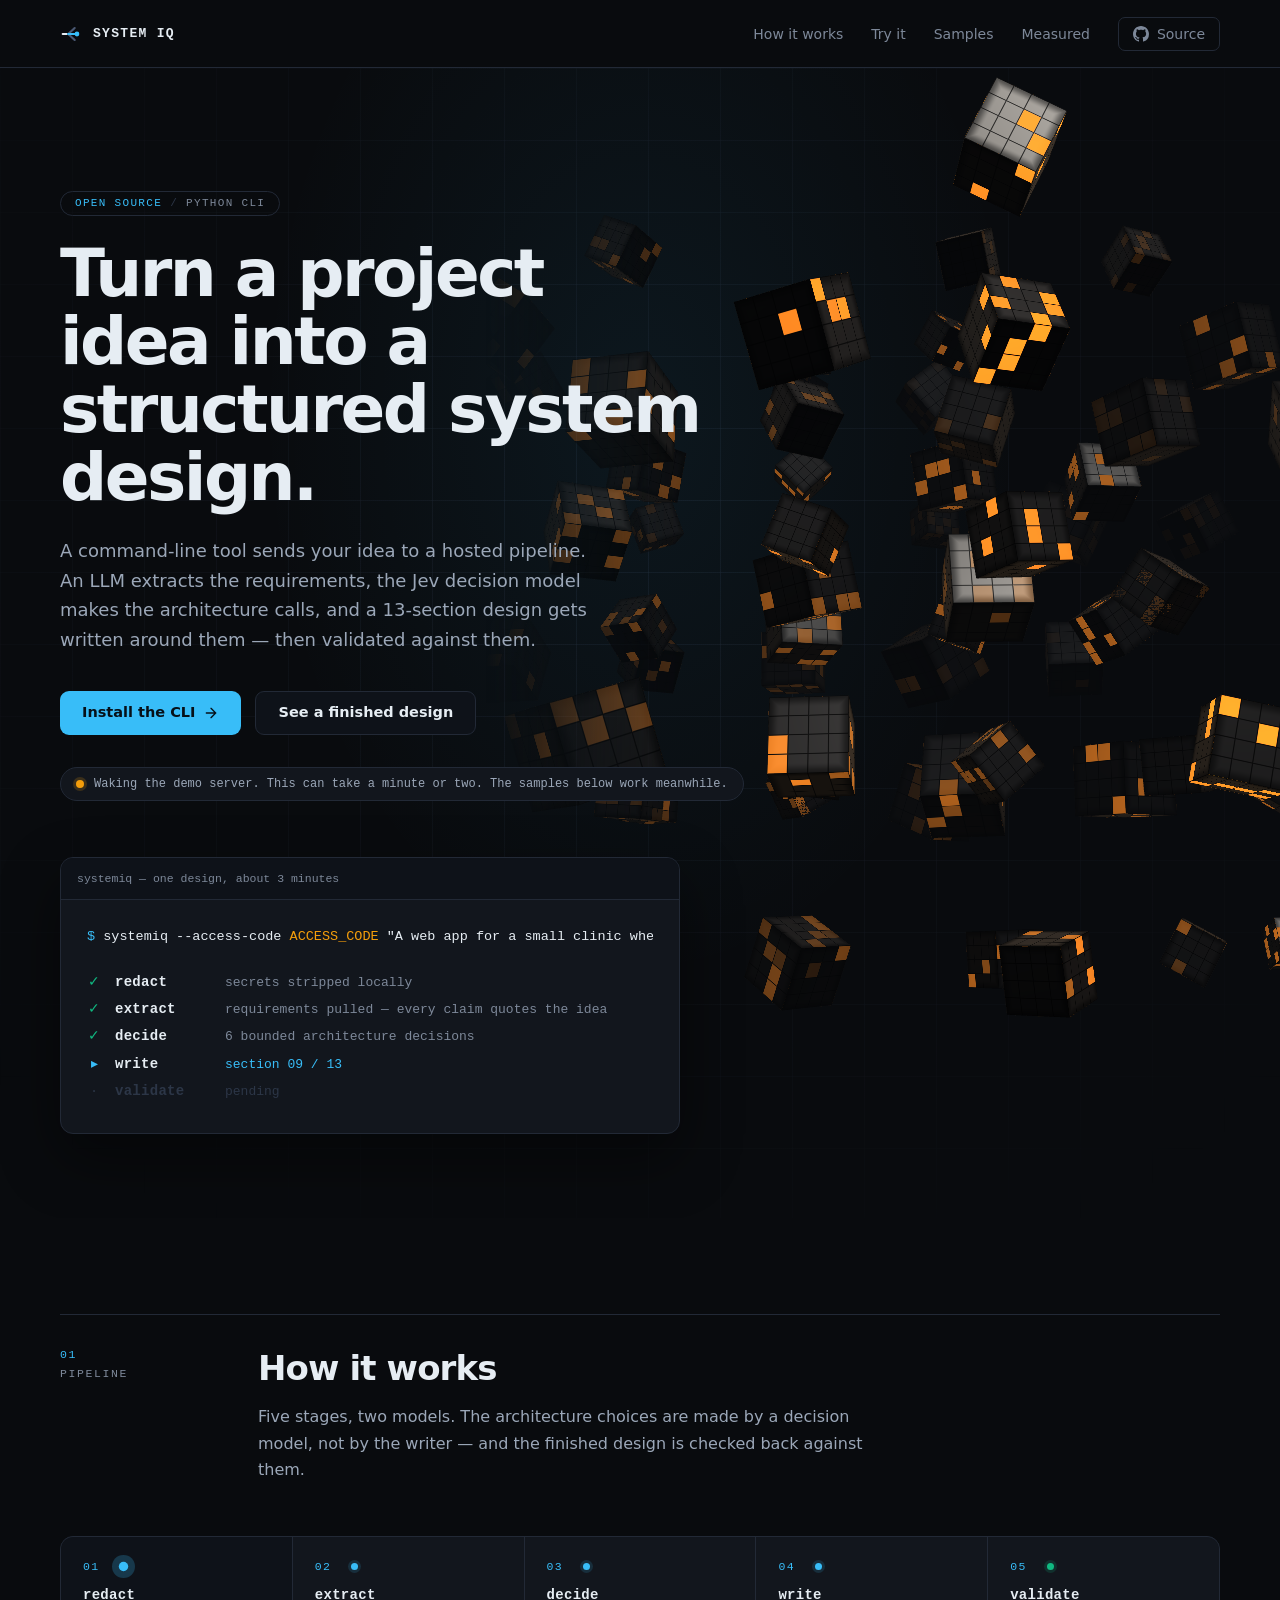
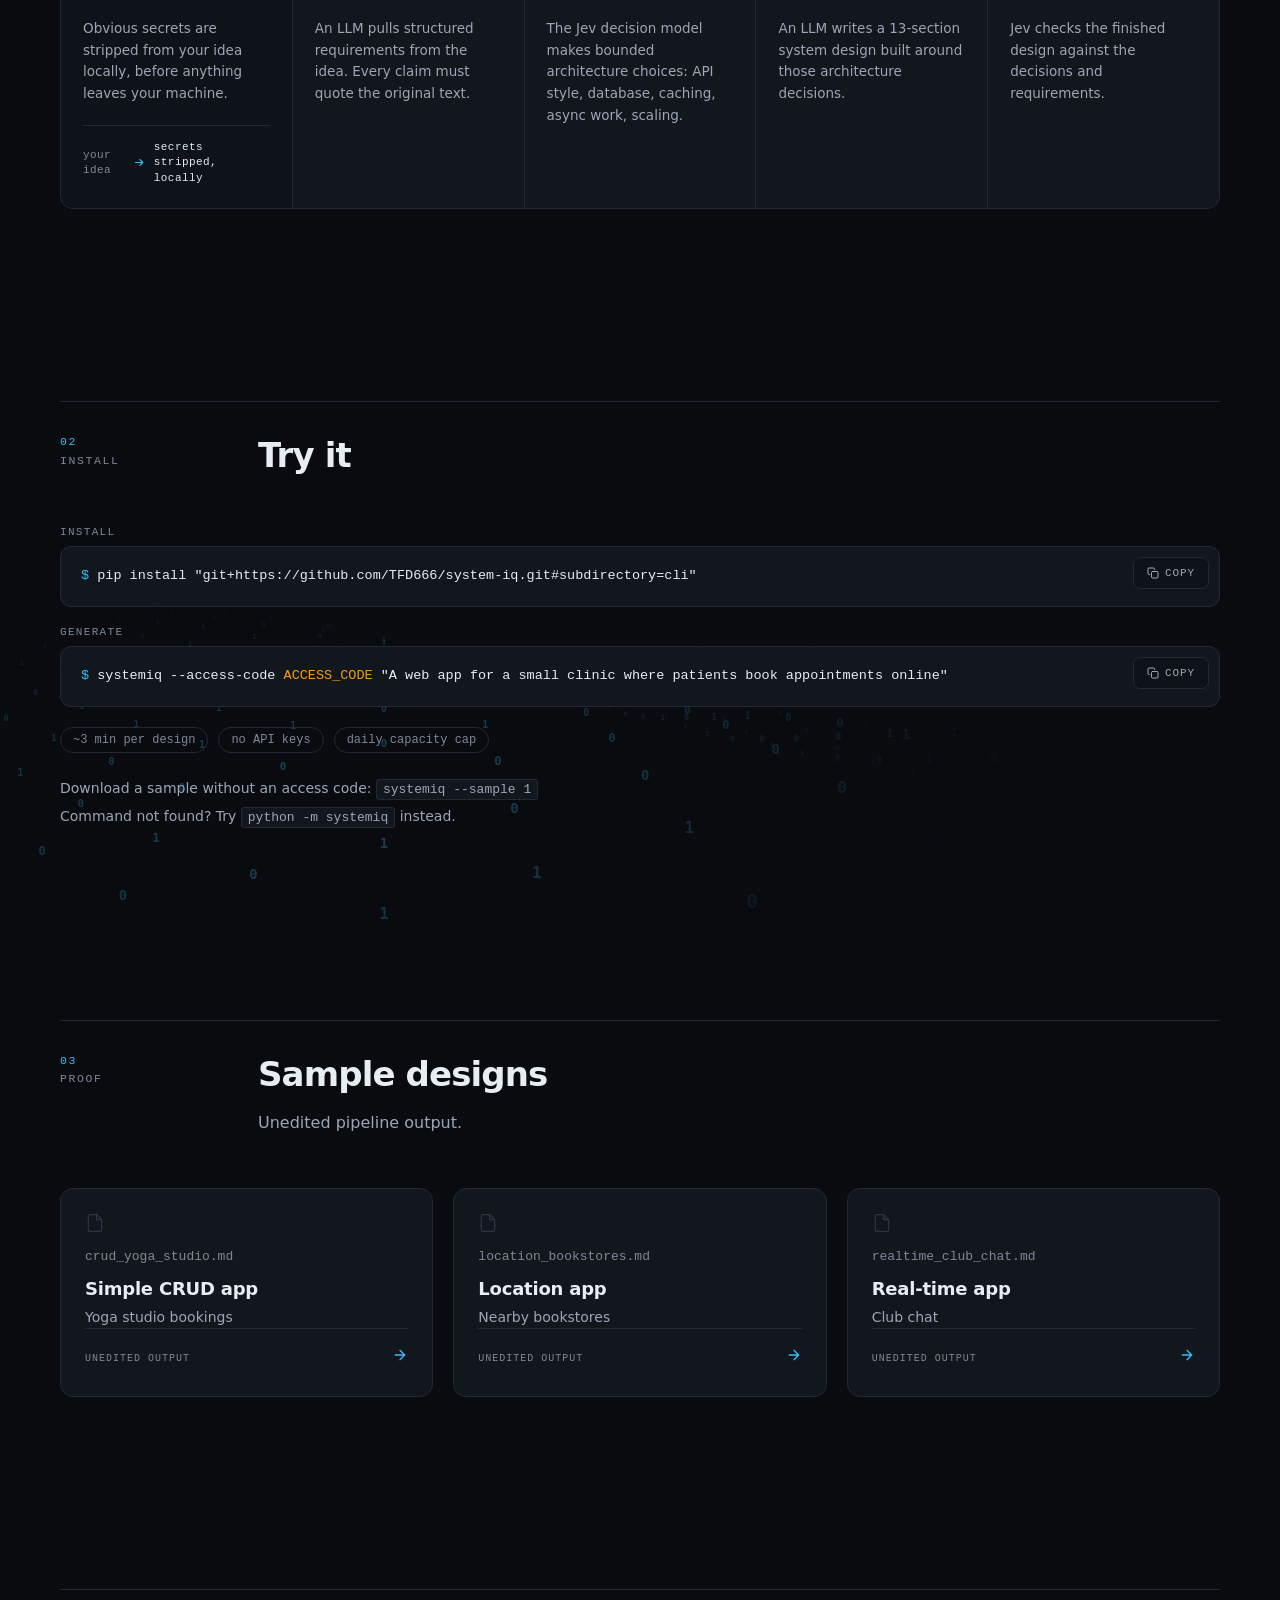
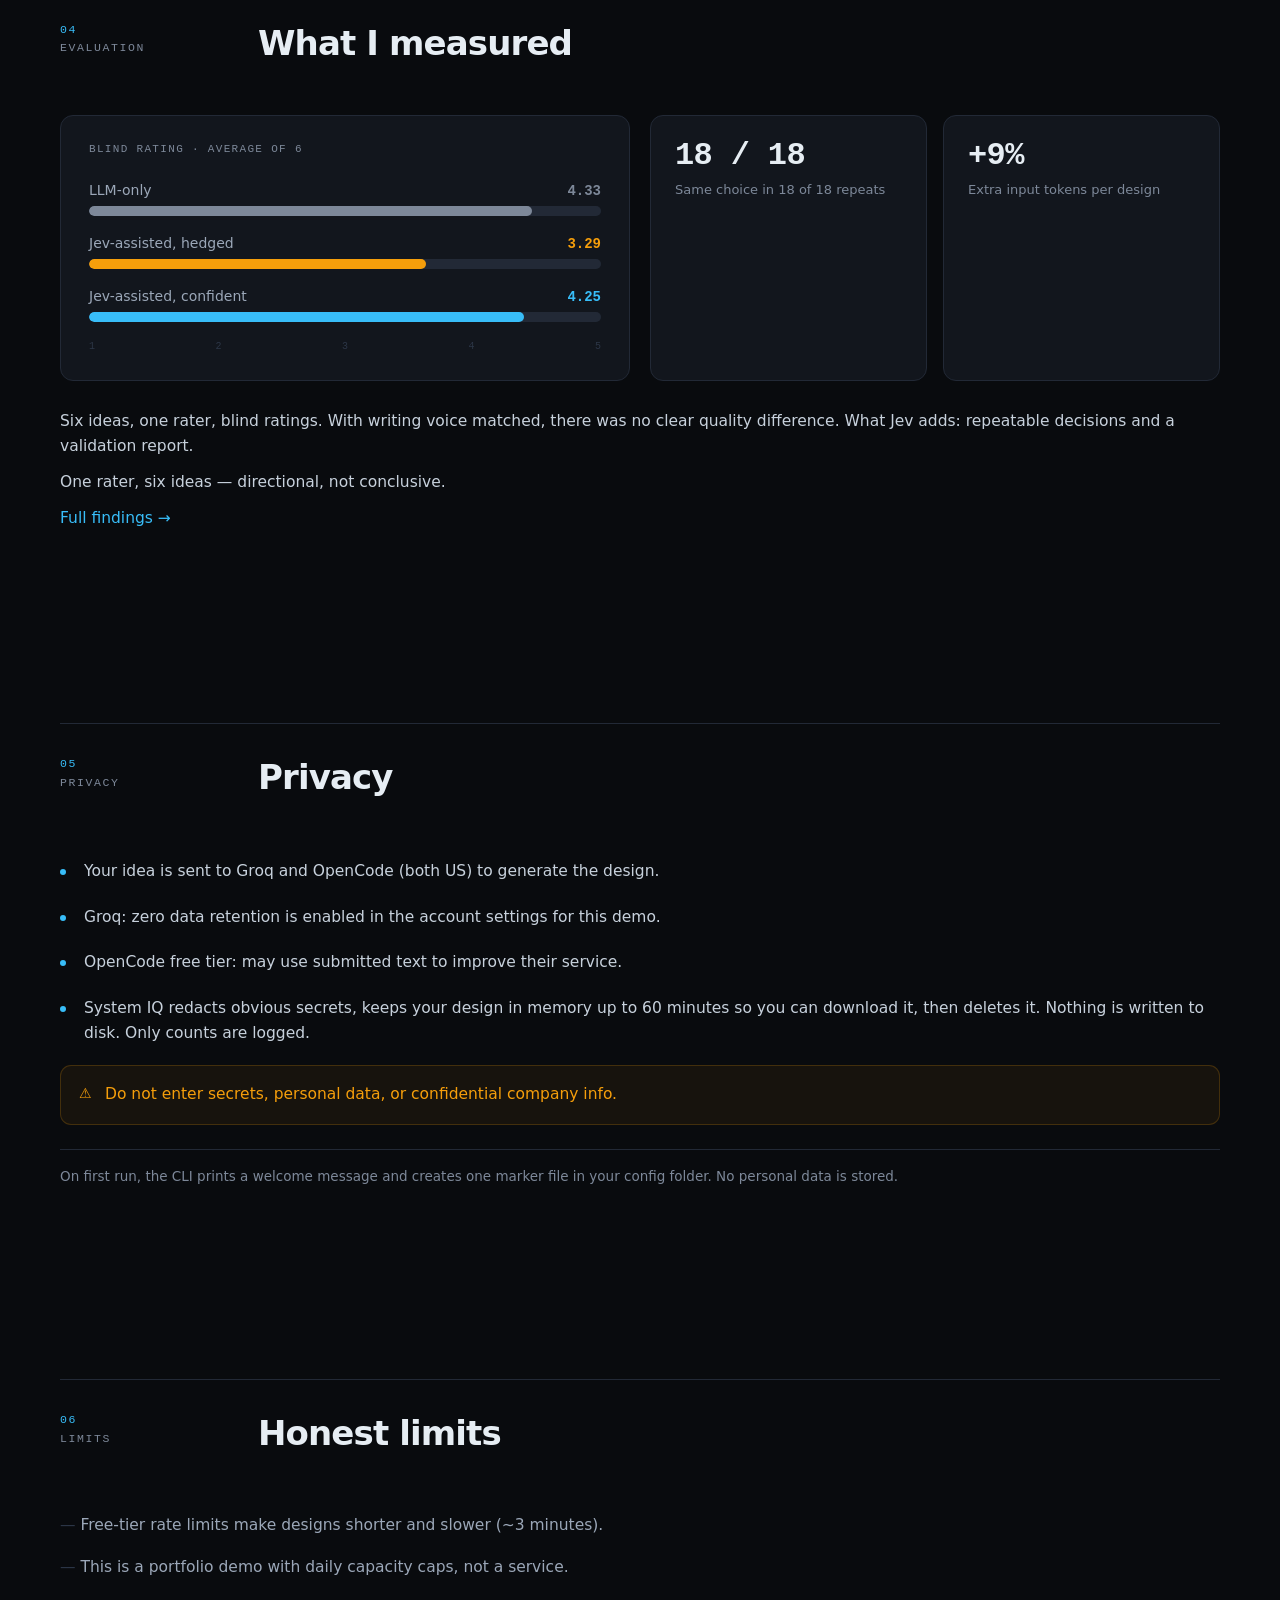
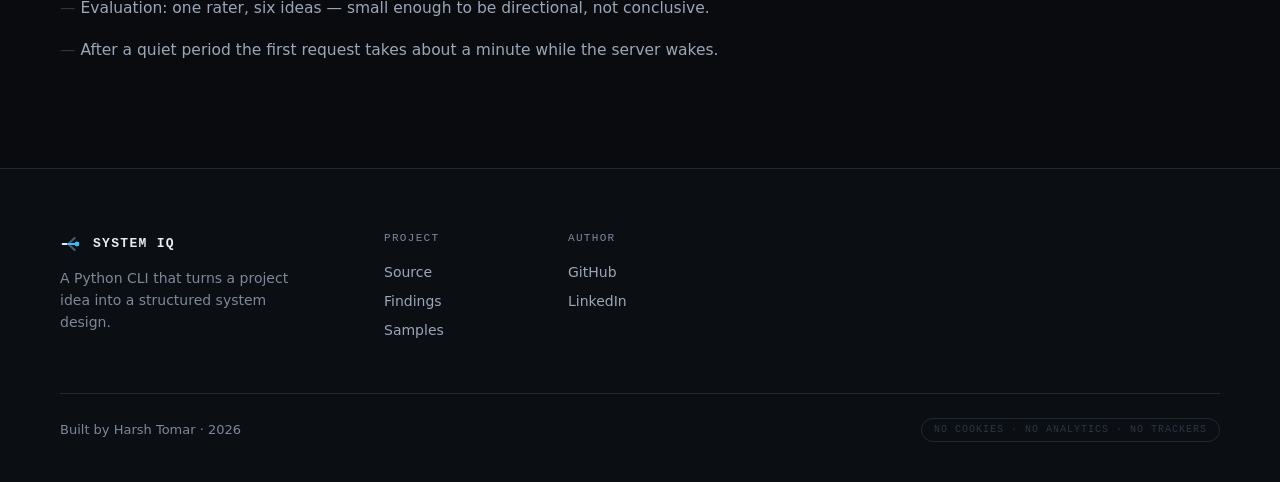
==== site/index.html @ f3222782 "site: static landing page with wake-up health check Co-Authored-By: Claude Opus 5 <noreply@anthropic" ====
<!DOCTYPE html>
<html lang="en">
<head>
  <meta charset="UTF-8">
  <meta name="viewport" content="width=device-width, initial-scale=1.0">
  <title>System IQ — Structured System Design from a Project Idea</title>
  <meta name="description" content="A Python CLI that turns a project idea into a structured 13-section system design using requirement extraction, bounded architecture decisions, and validation.">
  <meta name="robots" content="noindex">
  <meta property="og:title" content="System IQ — Structured System Design from a Project Idea">
  <meta property="og:description" content="Turn a project idea into a structured 13-section system design.">
  <meta property="og:type" content="website">
  <link rel="icon" href="favicon.svg" type="image/svg+xml">
  <link rel="stylesheet" href="style.css">
</head>
<body>

  <!-- intro loader — first child, before skip link. Controller in motion.js -->
  <div id="intro" class="intro" aria-hidden="true">
    <svg class="intro__mark" width="190" height="190" viewBox="0 0 24 24" fill="none">
      <circle class="intro__ring" cx="18.5" cy="12" r="2.5" fill="none" stroke="#38BDF8" stroke-width="0.9"/>
      <path class="intro__stroke intro__trunk"  pathLength="100" d="M3 12h6"       stroke="#E6EDF3" stroke-width="2" stroke-linecap="round"/>
      <path class="intro__stroke intro__branch" pathLength="100" d="M9 12 16 5.5"  stroke="#2C3647" stroke-width="2" stroke-linecap="round"/>
      <path class="intro__stroke intro__branch" pathLength="100" d="M9 12 16 18.5" stroke="#2C3647" stroke-width="2" stroke-linecap="round"/>
      <path class="intro__stroke intro__chosen" pathLength="100" d="M9 12h7"       stroke="#38BDF8" stroke-width="2" stroke-linecap="round"/>
      <circle class="intro__node" cx="18.5" cy="12" r="2.5" fill="#38BDF8"/>
    </svg>
    <span class="intro__word">SYSTEM IQ</span>
    <button class="intro__skip" type="button">Skip</button>
  </div>

  <a class="skip-link" href="#main">Skip to content</a>

  <!-- top bar -->
  <header class="topbar">
    <div class="wrap topbar__inner">
      <a href="#top" class="topbar__logo" aria-label="System IQ — back to top">
        <svg width="22" height="22" viewBox="0 0 24 24" fill="none" aria-hidden="true">
          <path d="M3 12h6" stroke="#E6EDF3" stroke-width="2.4" stroke-linecap="round"/>
          <path d="M9 12 16 5.5" stroke="#4A5872" stroke-width="2.4" stroke-linecap="round"/>
          <path d="M9 12 16 18.5" stroke="#4A5872" stroke-width="2.4" stroke-linecap="round"/>
          <path d="M9 12h7" stroke="#38BDF8" stroke-width="2.4" stroke-linecap="round"/>
          <circle cx="18.5" cy="12" r="2.6" fill="#38BDF8"/>
        </svg>
        <span class="topbar__name">SYSTEM IQ</span>
      </a>
      <nav class="topbar__nav" aria-label="Main">
        <a href="#how">How it works</a>
        <a href="#try">Try it</a>
        <a href="#samples">Samples</a>
        <a href="#measured">Measured</a>
        <a href="https://github.com/TFD666/system-iq" class="topbar__source" target="_blank" rel="noopener noreferrer">
          <svg width="16" height="16" viewBox="0 0 16 16" fill="currentColor" aria-hidden="true"><path d="M8 0C3.58 0 0 3.58 0 8c0 3.54 2.29 6.53 5.47 7.59.4.07.55-.17.55-.38 0-.19-.01-.82-.01-1.49-2.01.37-2.53-.49-2.69-.94-.09-.23-.48-.94-.82-1.13-.28-.15-.68-.52-.01-.53.63-.01 1.08.58 1.23.82.72 1.21 1.87.87 2.33.66.07-.52.28-.87.51-1.07-1.78-.2-3.64-.89-3.64-3.95 0-.87.31-1.59.82-2.15-.08-.2-.36-1.02.08-2.12 0 0 .67-.21 2.2.82.64-.18 1.32-.27 2-.27.68 0 1.36.09 2 .27 1.53-1.04 2.2-.82 2.2-.82.44 1.1.16 1.92.08 2.12.51.56.82 1.27.82 2.15 0 3.07-1.87 3.75-3.65 3.95.29.25.54.73.54 1.48 0 1.07-.01 1.93-.01 2.2 0 .21.15.46.55.38A8.013 8.013 0 0016 8c0-4.42-3.58-8-8-8z"/></svg>
          <span>Source</span>
        </a>
      </nav>
    </div>
  </header>

  <main id="main">

    <!-- hero -->
    <section class="hero" id="top" aria-labelledby="hero-title">
      <div class="hero__grid" aria-hidden="true"></div>
      <div class="hero__glow" aria-hidden="true"></div>
      <canvas id="hero-cubes" class="hero__cubes" aria-hidden="true"></canvas>
      <div class="wrap hero__inner">

        <div class="eyebrow hero__reveal">
          <span class="eyebrow__accent">OPEN SOURCE</span>
          <span class="eyebrow__sep" aria-hidden="true">/</span>
          <span class="eyebrow__muted">PYTHON CLI</span>
        </div>

        <h1 id="hero-title" class="hero__title hero__reveal">Turn a project idea into a structured system design.</h1>

        <p class="hero__sub hero__reveal">A command-line tool sends your idea to a hosted pipeline. An LLM extracts the requirements, the Jev decision model makes the architecture calls, and a 13-section design gets written around them — then validated against them.</p>

        <div class="hero__ctas hero__reveal">
          <a href="#try" class="btn btn--primary">
            Install the CLI
            <svg width="16" height="16" viewBox="0 0 24 24" fill="none" stroke="currentColor" stroke-width="2" stroke-linecap="round" aria-hidden="true"><path d="M5 12h14M12 5l7 7-7 7"/></svg>
          </a>
          <a href="#samples" class="btn btn--secondary">See a finished design</a>
        </div>

        <div class="hero__status hero__reveal">
          <div class="status" aria-live="polite">
            <span class="status__dot status__dot--dim" aria-hidden="true"></span>
            <span class="status__text" id="status-text">Status needs JavaScript</span>
          </div>
        </div>

        <div class="term hero__reveal hero__term">
          <div class="term__bar">
            <span class="term__title">systemiq — one design, about 3 minutes</span>
          </div>
          <div class="term__body">
            <div class="term__cmd-clip"><div class="term__cmd"><span class="clr-accent">$ </span>systemiq --access-code <span class="clr-warn">ACCESS_CODE</span> "A web app for a small clinic where patients book appointments online"</div></div>
            <div class="term__gap"></div>
            <div class="term__stages">
              <div class="term__line" data-row="1"><span class="term__icon clr-ok">✓</span><span class="term__name">redact</span><span class="term__note">secrets stripped locally</span></div>
              <div class="term__line" data-row="2"><span class="term__icon clr-ok">✓</span><span class="term__name">extract</span><span class="term__note">requirements pulled — every claim quotes the idea</span></div>
              <div class="term__line" data-row="3"><span class="term__icon clr-ok">✓</span><span class="term__name">decide</span><span class="term__note">6 bounded architecture decisions</span></div>
              <div class="term__line" data-row="4"><span class="term__icon clr-accent">▸</span><span class="term__name">write</span><span class="term__note term__note--active">section 09 / 13</span></div>
              <div class="term__line" data-row="5"><span class="term__icon clr-dim">·</span><span class="term__name clr-dim">validate</span><span class="term__note clr-dim">pending</span></div>
            </div>
          </div>
        </div>

      </div>
    </section>

    <!-- how it works -->
    <section class="section" id="how" aria-labelledby="how-title">
      <div class="wrap">
        <div class="section__rule"></div>
        <div class="section__head reveal">
          <div class="rail">
            <span class="rail__num">01</span>
            <span class="rail__label">PIPELINE</span>
          </div>
          <div class="section__col">
            <h2 id="how-title" class="section__title">How it works</h2>
            <p class="section__lead">Five stages, two models. The architecture choices are made by a decision model, not by the writer — and the finished design is checked back against them.</p>
          </div>
        </div>
        <div class="section__body">
          <div class="pipeline">
            <button class="stage" type="button" aria-pressed="false">
              <span class="stage__head">
                <span class="stage__num">01</span>
                <span class="stage__rail" aria-hidden="true"><span class="stage__fill"></span></span>
                <span class="stage__node" aria-hidden="true"></span>
              </span>
              <span class="stage__name">redact</span>
              <span class="stage__desc">Obvious secrets are stripped from your idea locally, before anything leaves your machine.</span>
              <span class="stage__io">
                <span>your idea</span>
                <svg width="13" height="13" viewBox="0 0 16 16" fill="none" aria-hidden="true"><path d="M3 8h9M8.5 4.5 12 8l-3.5 3.5" stroke="#38BDF8" stroke-width="1.5" stroke-linecap="round" stroke-linejoin="round"/></svg>
                <span class="stage__out">secrets stripped, locally</span>
              </span>
            </button>
            <button class="stage" type="button" aria-pressed="false">
              <span class="stage__head">
                <span class="stage__num">02</span>
                <span class="stage__rail" aria-hidden="true"><span class="stage__fill"></span></span>
                <span class="stage__node" aria-hidden="true"></span>
              </span>
              <span class="stage__name">extract</span>
              <span class="stage__desc">An LLM pulls structured requirements from the idea. Every claim must quote the original text.</span>
              <span class="stage__io">
                <span>the idea</span>
                <svg width="13" height="13" viewBox="0 0 16 16" fill="none" aria-hidden="true"><path d="M3 8h9M8.5 4.5 12 8l-3.5 3.5" stroke="#38BDF8" stroke-width="1.5" stroke-linecap="round" stroke-linejoin="round"/></svg>
                <span class="stage__out">requirements, each quoting it</span>
              </span>
            </button>
            <button class="stage" type="button" aria-pressed="false">
              <span class="stage__head">
                <span class="stage__num">03</span>
                <span class="stage__rail" aria-hidden="true"><span class="stage__fill"></span></span>
                <span class="stage__node" aria-hidden="true"></span>
              </span>
              <span class="stage__name">decide</span>
              <span class="stage__desc">The Jev decision model makes bounded architecture choices: API style, database, caching, async work, scaling.</span>
              <span class="stage__io">
                <span>requirements</span>
                <svg width="13" height="13" viewBox="0 0 16 16" fill="none" aria-hidden="true"><path d="M3 8h9M8.5 4.5 12 8l-3.5 3.5" stroke="#38BDF8" stroke-width="1.5" stroke-linecap="round" stroke-linejoin="round"/></svg>
                <span class="stage__out">6 bounded decisions</span>
              </span>
            </button>
            <button class="stage" type="button" aria-pressed="false">
              <span class="stage__head">
                <span class="stage__num">04</span>
                <span class="stage__rail" aria-hidden="true"><span class="stage__fill"></span></span>
                <span class="stage__node" aria-hidden="true"></span>
              </span>
              <span class="stage__name">write</span>
              <span class="stage__desc">An LLM writes a 13-section system design built around those architecture decisions.</span>
              <span class="stage__io">
                <span>the decisions</span>
                <svg width="13" height="13" viewBox="0 0 16 16" fill="none" aria-hidden="true"><path d="M3 8h9M8.5 4.5 12 8l-3.5 3.5" stroke="#38BDF8" stroke-width="1.5" stroke-linecap="round" stroke-linejoin="round"/></svg>
                <span class="stage__out">13-section design</span>
              </span>
            </button>
            <button class="stage stage--last" type="button" aria-pressed="false">
              <span class="stage__head">
                <span class="stage__num">05</span>
                <span class="stage__rail" aria-hidden="true"><span class="stage__fill"></span></span>
                <span class="stage__node" aria-hidden="true"></span>
              </span>
              <span class="stage__name">validate</span>
              <span class="stage__desc">Jev checks the finished design against the decisions and requirements.</span>
              <span class="stage__io">
                <span>the design</span>
                <svg width="13" height="13" viewBox="0 0 16 16" fill="none" aria-hidden="true"><path d="M3 8h9M8.5 4.5 12 8l-3.5 3.5" stroke="#10B981" stroke-width="1.5" stroke-linecap="round" stroke-linejoin="round"/></svg>
                <span class="stage__out">validation report</span>
              </span>
            </button>
          </div>
        </div>
      </div>
    </section>

    <!-- try it -->
    <section class="section section--try" id="try" aria-labelledby="try-title">
      <canvas id="try-wave" class="try__wave" aria-hidden="true"></canvas>
      <div class="wrap try__content">
        <div class="section__rule"></div>
        <div class="section__head reveal">
          <div class="rail">
            <span class="rail__num">02</span>
            <span class="rail__label">INSTALL</span>
          </div>
          <div class="section__col">
            <h2 id="try-title" class="section__title">Try it</h2>
          </div>
        </div>
        <div class="section__body reveal">
          <div class="code-box">
            <div class="code-box__label">INSTALL</div>
            <div class="code-box__inner">
              <code id="cmd-install"><span class="clr-accent">$ </span>pip install "git+https://github.com/TFD666/system-iq.git#subdirectory=cli"</code>
              <button class="copy-btn" type="button" data-target="cmd-install" aria-label="Copy install command">
                <svg width="12" height="12" viewBox="0 0 24 24" fill="none" stroke="currentColor" stroke-width="2" stroke-linecap="round" aria-hidden="true"><rect x="9" y="9" width="13" height="13" rx="2"/><path d="M5 15H4a2 2 0 01-2-2V4a2 2 0 012-2h9a2 2 0 012 2v1"/></svg>
                <span class="copy-btn__label">COPY</span>
              </button>
            </div>
          </div>
          <div class="code-box">
            <div class="code-box__label">GENERATE</div>
            <div class="code-box__inner">
              <code id="cmd-run"><span class="clr-accent">$ </span>systemiq --access-code <span class="clr-warn">ACCESS_CODE</span> "A web app for a small clinic where patients book appointments online"</code>
              <button class="copy-btn" type="button" data-target="cmd-run" aria-label="Copy run command">
                <svg width="12" height="12" viewBox="0 0 24 24" fill="none" stroke="currentColor" stroke-width="2" stroke-linecap="round" aria-hidden="true"><rect x="9" y="9" width="13" height="13" rx="2"/><path d="M5 15H4a2 2 0 01-2-2V4a2 2 0 012-2h9a2 2 0 012 2v1"/></svg>
                <span class="copy-btn__label">COPY</span>
              </button>
            </div>
          </div>
          <div class="chips">
            <span class="chip">~3 min per design</span>
            <span class="chip">no API keys</span>
            <span class="chip">daily capacity cap</span>
          </div>
          <div class="try__notes">
            <p>Download a sample without an access code: <code>systemiq --sample 1</code></p>
            <p>Command not found? Try <code>python -m systemiq</code> instead.</p>
          </div>
        </div>
      </div>
    </section>

    <!-- sample designs -->
    <section class="section" id="samples" aria-labelledby="samples-title">
      <div class="wrap">
        <div class="section__rule"></div>
        <div class="section__head reveal">
          <div class="rail">
            <span class="rail__num">03</span>
            <span class="rail__label">PROOF</span>
          </div>
          <div class="section__col">
            <h2 id="samples-title" class="section__title">Sample designs</h2>
            <p class="section__lead">Unedited pipeline output.</p>
          </div>
        </div>
        <div class="section__body">
          <div class="samples reveal">
            <a class="sample" href="https://github.com/TFD666/system-iq/blob/main/samples/crud_yoga_studio.md" target="_blank" rel="noopener noreferrer">
              <div class="sample__icon"><svg width="20" height="20" viewBox="0 0 24 24" fill="none" stroke="currentColor" stroke-width="1.5" aria-hidden="true"><path d="M14 2H6a2 2 0 00-2 2v16a2 2 0 002 2h12a2 2 0 002-2V8z"/><polyline points="14 2 14 8 20 8"/></svg></div>
              <div class="sample__file">crud_yoga_studio.md</div>
              <h3 class="sample__title">Simple CRUD app</h3>
              <p class="sample__desc">Yoga studio bookings</p>
              <div class="sample__foot">
                <span class="sample__tag">UNEDITED OUTPUT</span>
                <span class="sample__arrow"><svg width="16" height="16" viewBox="0 0 24 24" fill="none" stroke="currentColor" stroke-width="2" stroke-linecap="round" aria-hidden="true"><path d="M5 12h14M12 5l7 7-7 7"/></svg></span>
              </div>
            </a>
            <a class="sample" href="https://github.com/TFD666/system-iq/blob/main/samples/location_bookstores.md" target="_blank" rel="noopener noreferrer">
              <div class="sample__icon"><svg width="20" height="20" viewBox="0 0 24 24" fill="none" stroke="currentColor" stroke-width="1.5" aria-hidden="true"><path d="M14 2H6a2 2 0 00-2 2v16a2 2 0 002 2h12a2 2 0 002-2V8z"/><polyline points="14 2 14 8 20 8"/></svg></div>
              <div class="sample__file">location_bookstores.md</div>
              <h3 class="sample__title">Location app</h3>
              <p class="sample__desc">Nearby bookstores</p>
              <div class="sample__foot">
                <span class="sample__tag">UNEDITED OUTPUT</span>
                <span class="sample__arrow"><svg width="16" height="16" viewBox="0 0 24 24" fill="none" stroke="currentColor" stroke-width="2" stroke-linecap="round" aria-hidden="true"><path d="M5 12h14M12 5l7 7-7 7"/></svg></span>
              </div>
            </a>
            <a class="sample" href="https://github.com/TFD666/system-iq/blob/main/samples/realtime_club_chat.md" target="_blank" rel="noopener noreferrer">
              <div class="sample__icon"><svg width="20" height="20" viewBox="0 0 24 24" fill="none" stroke="currentColor" stroke-width="1.5" aria-hidden="true"><path d="M14 2H6a2 2 0 00-2 2v16a2 2 0 002 2h12a2 2 0 002-2V8z"/><polyline points="14 2 14 8 20 8"/></svg></div>
              <div class="sample__file">realtime_club_chat.md</div>
              <h3 class="sample__title">Real-time app</h3>
              <p class="sample__desc">Club chat</p>
              <div class="sample__foot">
                <span class="sample__tag">UNEDITED OUTPUT</span>
                <span class="sample__arrow"><svg width="16" height="16" viewBox="0 0 24 24" fill="none" stroke="currentColor" stroke-width="2" stroke-linecap="round" aria-hidden="true"><path d="M5 12h14M12 5l7 7-7 7"/></svg></span>
              </div>
            </a>
          </div>
        </div>
      </div>
    </section>

    <!-- what I measured -->
    <section class="section" id="measured" aria-labelledby="measured-title">
      <div class="wrap">
        <div class="section__rule"></div>
        <div class="section__head reveal">
          <div class="rail">
            <span class="rail__num">04</span>
            <span class="rail__label">EVALUATION</span>
          </div>
          <div class="section__col">
            <h2 id="measured-title" class="section__title">What I measured</h2>
          </div>
        </div>
        <div class="section__body">
          <div class="eval">
            <div class="eval__panel reveal">
              <div class="eval__header">BLIND RATING · AVERAGE OF 6</div>
              <div class="bar-row bar--llm">
                <div class="bar__meta"><span class="bar__label">LLM-only</span><span class="bar__value">4.33</span></div>
                <div class="bar__track"><div class="bar__fill"></div></div>
              </div>
              <div class="bar-row bar--hedged">
                <div class="bar__meta"><span class="bar__label">Jev-assisted, hedged</span><span class="bar__value">3.29</span></div>
                <div class="bar__track"><div class="bar__fill"></div></div>
              </div>
              <div class="bar-row bar--confident">
                <div class="bar__meta"><span class="bar__label">Jev-assisted, confident</span><span class="bar__value">4.25</span></div>
                <div class="bar__track"><div class="bar__fill"></div></div>
              </div>
              <div class="bar__scale"><span>1</span><span>2</span><span>3</span><span>4</span><span>5</span></div>
            </div>
            <div class="stats reveal">
              <div class="stat">
                <div class="stat__num">18 / 18</div>
                <p class="stat__desc">Same choice in 18 of 18 repeats</p>
              </div>
              <div class="stat">
                <div class="stat__num">+9%</div>
                <p class="stat__desc">Extra input tokens per design</p>
              </div>
            </div>
          </div>
          <div class="eval__text reveal">
            <p>Six ideas, one rater, blind ratings. With writing voice matched, there was no clear quality difference. What Jev adds: repeatable decisions and a validation report.</p>
            <p>One rater, six ideas — directional, not conclusive.</p>
            <p><a href="https://github.com/TFD666/system-iq/blob/main/eval/FINDINGS.md" target="_blank" rel="noopener noreferrer">Full findings &#8594;</a></p>
          </div>
        </div>
      </div>
    </section>

    <!-- privacy -->
    <section class="section" id="privacy" aria-labelledby="privacy-title">
      <div class="wrap">
        <div class="section__rule"></div>
        <div class="section__head reveal">
          <div class="rail">
            <span class="rail__num">05</span>
            <span class="rail__label">PRIVACY</span>
          </div>
          <div class="section__col">
            <h2 id="privacy-title" class="section__title">Privacy</h2>
          </div>
        </div>
        <div class="section__body reveal">
          <ul class="privacy-list">
            <li class="privacy-item">Your idea is sent to Groq and OpenCode (both US) to generate the design.</li>
            <li class="privacy-item">Groq: zero data retention is enabled in the account settings for this demo.</li>
            <li class="privacy-item">OpenCode free tier: may use submitted text to improve their service.</li>
            <li class="privacy-item">System IQ redacts obvious secrets, keeps your design in memory up to 60 minutes so you can download it, then deletes it. Nothing is written to disk. Only counts are logged.</li>
          </ul>
          <div class="privacy-warn">Do not enter secrets, personal data, or confidential company info.</div>
          <p class="privacy-note">On first run, the CLI prints a welcome message and creates one marker file in your config folder. No personal data is stored.</p>
        </div>
      </div>
    </section>

    <!-- honest limits -->
    <section class="section" id="limits" aria-labelledby="limits-title">
      <div class="wrap">
        <div class="section__rule"></div>
        <div class="section__head reveal">
          <div class="rail">
            <span class="rail__num">06</span>
            <span class="rail__label">LIMITS</span>
          </div>
          <div class="section__col">
            <h2 id="limits-title" class="section__title">Honest limits</h2>
          </div>
        </div>
        <div class="section__body reveal">
          <ul class="limits-list">
            <li class="limits-item">Free-tier rate limits make designs shorter and slower (~3 minutes).</li>
            <li class="limits-item">This is a portfolio demo with daily capacity caps, not a service.</li>
            <li class="limits-item">Evaluation: one rater, six ideas — small enough to be directional, not conclusive.</li>
            <li class="limits-item">After a quiet period the first request takes about a minute while the server wakes.</li>
          </ul>
        </div>
      </div>
    </section>

  </main>

  <!-- footer -->
  <footer class="footer">
    <div class="wrap">
      <div class="footer__top">
        <div class="footer__brand">
          <a href="#top" class="footer__brand-logo" aria-label="System IQ — back to top">
            <svg width="22" height="22" viewBox="0 0 24 24" fill="none" aria-hidden="true">
              <path d="M3 12h6" stroke="#E6EDF3" stroke-width="2.4" stroke-linecap="round"/>
              <path d="M9 12 16 5.5" stroke="#4A5872" stroke-width="2.4" stroke-linecap="round"/>
              <path d="M9 12 16 18.5" stroke="#4A5872" stroke-width="2.4" stroke-linecap="round"/>
              <path d="M9 12h7" stroke="#38BDF8" stroke-width="2.4" stroke-linecap="round"/>
              <circle cx="18.5" cy="12" r="2.6" fill="#38BDF8"/>
            </svg>
            <span class="footer__brand-name">SYSTEM IQ</span>
          </a>
          <p class="footer__brand-desc">A Python CLI that turns a project idea into a structured system design.</p>
        </div>
        <div class="footer__cols">
          <div class="footer__col">
            <div class="footer__col-title">PROJECT</div>
            <a href="https://github.com/TFD666/system-iq" target="_blank" rel="noopener noreferrer">Source</a>
            <a href="https://github.com/TFD666/system-iq/blob/main/eval/FINDINGS.md" target="_blank" rel="noopener noreferrer">Findings</a>
            <a href="#samples">Samples</a>
          </div>
          <div class="footer__col">
            <div class="footer__col-title">AUTHOR</div>
            <a href="https://github.com/TFD666" target="_blank" rel="noopener noreferrer">GitHub</a>
            <a href="https://www.linkedin.com/in/harsh-tomar-9a848724b/" target="_blank" rel="noopener noreferrer">LinkedIn</a>
          </div>
        </div>
      </div>
      <div class="footer__bottom">
        <span class="footer__credit">Built by Harsh Tomar · 2026</span>
        <span class="footer__badge">NO COOKIES · NO ANALYTICS · NO TRACKERS</span>
      </div>
    </div>
  </footer>

  <div class="sr-only" aria-live="polite" id="copy-announce"></div>
  <script src="script.js"></script>
  <script src="pipeline.js" defer></script>
  <script src="motion.js" defer></script>
</body>
</html>
---- site/style.css ----
/* ======================================================================
   System IQ — style.css
   Authoritative source: DESIGN.md. No raw hex downstream of tokens.
   ====================================================================== */

:root {
  --bg: #090B0E;
  --surface: #12161D;
  --inset: #0E1219;
  --border: #222936;
  --text: #E6EDF3;
  --emphasis: #C7D1DC;
  --body: #9BA7B8;
  --muted: #7D8899;
  --dim: #2C3647;
  --accent: #38BDF8;
  --accent-hover: #7DD3FC;
  --ok: #10B981;
  --warn: #F59E0B;
  --btn-text: #061018;
  --sans: ui-sans-serif, system-ui, -apple-system, "Segoe UI", Roboto, "Helvetica Neue", Arial, sans-serif;
  --mono: ui-monospace, SFMono-Regular, Menlo, Consolas, "Liberation Mono", monospace;
  --ease: cubic-bezier(0.22, 0.61, 0.36, 1);
  --r-panel: 13px;
  --r-code: 11px;
  --r-btn: 9px;
  --r-sm: 7px;
  --r-pill: 999px;
}

/* ── reset ─────────────────────────────────────────────────────────── */

*, *::before, *::after { box-sizing: border-box; margin: 0; padding: 0; }
html { color-scheme: dark; -webkit-text-size-adjust: 100%; scroll-behavior: smooth; }

body {
  font-family: var(--sans);
  font-size: 16px;
  line-height: 1.65;
  color: var(--body);
  background: var(--bg);
  -webkit-font-smoothing: antialiased;
}

::selection { background: var(--accent); color: var(--btn-text); }

:focus-visible { outline: 2px solid var(--accent); outline-offset: 2px; }

img { display: block; max-width: 100%; height: auto; }

/* ── utilities ─────────────────────────────────────────────────────── */

.sr-only {
  position: absolute; width: 1px; height: 1px; padding: 0; margin: -1px;
  overflow: hidden; clip: rect(0,0,0,0); white-space: nowrap; border: 0;
}

.skip-link {
  position: absolute; left: -9999px; top: 0; z-index: 200;
  padding: 8px 16px; background: var(--accent); color: var(--btn-text);
  font: 600 14px/1 var(--sans); text-decoration: none; border-radius: var(--r-sm);
}
.skip-link:focus { left: 16px; top: 16px; }

/* ── layout ────────────────────────────────────────────────────────── */

.wrap { max-width: 1240px; margin-inline: auto; padding-inline: 40px; }

.section { padding-block: 96px; position: relative; }

.section__rule { height: 1px; background: var(--border); }

.section__head {
  display: flex; flex-wrap: wrap; gap: 48px;
  padding-top: 34px;
}

.rail { flex: 0 0 150px; display: flex; flex-direction: column; gap: 7px; }
.rail__num {
  font: 400 11.5px/1 var(--mono); letter-spacing: 0.14em;
  text-transform: uppercase; color: var(--accent);
}
.rail__label {
  font: 400 11.5px/1 var(--mono); letter-spacing: 0.14em;
  text-transform: uppercase; color: var(--muted);
}

.section__col { flex: 999 1 420px; min-width: 0; }
.section__title {
  font: 600 34px/1.15 var(--sans); letter-spacing: -0.026em; color: var(--text);
}
.section__lead {
  margin-top: 16px; max-width: 620px; color: var(--body); font-size: 16px; line-height: 1.65;
}
.section__body { margin-top: 52px; }

/* ── top bar ───────────────────────────────────────────────────────── */

.topbar {
  position: sticky; top: 0; z-index: 100; height: 68px;
  border-bottom: 1px solid var(--border); background: var(--bg);
}

.topbar__inner {
  display: flex; align-items: center; justify-content: space-between;
  height: 100%;
}

.topbar__logo {
  display: inline-flex; align-items: center; gap: 11px;
  text-decoration: none; color: var(--text);
}
.topbar__name {
  font: 600 13px/1 var(--mono); letter-spacing: 0.1em; color: var(--text);
}

.topbar__nav { display: flex; align-items: center; gap: 28px; }
.topbar__nav a {
  font: 400 14px/1 var(--sans); color: var(--muted); text-decoration: none;
  transition: color 120ms ease-out;
}
.topbar__nav a:hover { color: var(--text); }

.topbar__source {
  display: inline-flex; align-items: center; gap: 8px;
  padding: 8px 14px; border: 1px solid var(--border); border-radius: var(--r-sm);
  font: 400 13px/1 var(--sans); color: var(--body); text-decoration: none;
  transition: border-color 120ms ease-out, color 120ms ease-out;
}
.topbar__source:hover { border-color: var(--accent); color: var(--text); }
.topbar__source svg { width: 16px; height: 16px; }

/* ── hero ──────────────────────────────────────────────────────────── */

.hero {
  position: relative; overflow: hidden;
  padding: 120px 0 100px;
}

.hero__grid {
  position: absolute; inset: 0; pointer-events: none;
  background-image:
    linear-gradient(rgba(34,41,54,0.4) 1px, transparent 1px),
    linear-gradient(90deg, rgba(34,41,54,0.4) 1px, transparent 1px);
  background-size: 72px 72px;
  -webkit-mask-image: radial-gradient(ellipse 70% 70% at 50% 40%, #000, transparent);
          mask-image: radial-gradient(ellipse 70% 70% at 50% 40%, #000, transparent);
}

.hero__glow {
  position: absolute; top: -20%; left: 20%; width: 60%; height: 100%;
  background: radial-gradient(ellipse at center, rgba(56,189,248,0.07) 0%, transparent 70%);
  pointer-events: none;
}

.hero__cubes {
  position: absolute; right: 0; top: 0; width: 62%; height: 100%;
  pointer-events: none;
  -webkit-mask-image: linear-gradient(90deg, transparent 0%, #000 26%, #000 100%);
          mask-image: linear-gradient(90deg, transparent 0%, #000 26%, #000 100%);
}

.hero__inner { position: relative; z-index: 1; }

/* ── eyebrow ───────────────────────────────────────────────────────── */

.eyebrow {
  display: inline-flex; align-items: center; gap: 8px;
  padding: 6px 14px; margin-bottom: 24px;
  border: 1px solid var(--border); border-radius: var(--r-pill);
  font: 400 11px/1 var(--mono); letter-spacing: 0.12em; text-transform: uppercase;
}
.eyebrow__accent { color: var(--accent); }
.eyebrow__sep { color: var(--dim); }
.eyebrow__muted { color: var(--muted); }

/* ── hero type ─────────────────────────────────────────────────────── */

.hero__title {
  font: 600 66px/1.03 var(--sans); letter-spacing: -0.038em;
  color: var(--text); max-width: 14ch; text-wrap: pretty;
}

.hero__sub {
  margin-top: 24px; max-width: 540px;
  font: 400 18px/1.65 var(--sans); color: var(--body);
}

/* ── buttons ───────────────────────────────────────────────────────── */

.hero__ctas { display: flex; flex-wrap: wrap; gap: 14px; margin-top: 36px; }

.btn {
  display: inline-flex; align-items: center; gap: 8px;
  padding: 13px 22px; border-radius: var(--r-btn);
  font: 600 14.5px/1 var(--sans); text-decoration: none;
  cursor: pointer; border: none;
  min-height: 44px;
  transition: background 120ms ease-out, border-color 120ms ease-out, color 120ms ease-out;
}
.btn svg { width: 16px; height: 16px; flex-shrink: 0; }

.btn--primary {
  background: var(--accent); color: var(--btn-text);
}
.btn--primary:hover { background: var(--accent-hover); color: var(--btn-text); }

.btn--secondary {
  background: var(--inset); color: var(--text);
  border: 1px solid var(--border);
}
.btn--secondary:hover {
  border-color: var(--accent); background: rgba(56,189,248,0.06);
}

/* ── status pill ───────────────────────────────────────────────────── */

.hero__status { margin-top: 32px; }

.status {
  display: inline-flex; align-items: center; gap: 10px;
  padding: 8px 15px;
  background: var(--surface); border: 1px solid var(--border); border-radius: var(--r-pill);
}

.status__dot {
  width: 8px; height: 8px; border-radius: 50%; flex-shrink: 0;
}
.status__dot--dim { background: var(--dim); }
.status__dot--accent {
  background: var(--accent);
  box-shadow: 0 0 0 3px rgba(56,189,248,0.18);
}
.status__dot--warn {
  background: var(--warn);
  box-shadow: 0 0 0 3px rgba(245,158,11,0.18);
}
.status__dot--ok {
  background: var(--ok);
  box-shadow: 0 0 0 3px rgba(16,185,129,0.18);
}
.status__dot--muted {
  background: var(--muted);
  box-shadow: 0 0 0 3px rgba(125,136,153,0.18);
}

.status__text { font: 400 12px/1.4 var(--mono); color: var(--body); }

/* ── terminal mock ─────────────────────────────────────────────────── */

.term {
  margin-top: 40px; max-width: 620px;
  border: 1px solid var(--border); border-radius: var(--r-panel);
  background: var(--surface);
  box-shadow: 0 24px 60px rgba(0,0,0,0.45);
  overflow: hidden;
}

.term__bar {
  display: flex; align-items: center; justify-content: space-between;
  height: 42px; padding: 0 16px;
  background: var(--inset); border-bottom: 1px solid var(--border);
}
.term__title { font: 400 11.5px/1 var(--mono); color: var(--muted); }

.term__body { padding: 24px 26px 28px; font: 400 13.5px/1.95 var(--mono); color: var(--text); }

.term__cmd-clip { overflow: hidden; white-space: nowrap; }
.term__cmd { white-space: pre-wrap; word-break: break-word; }

.term__gap { height: 18px; }

.term__stages { display: flex; flex-direction: column; }

.term__line {
  display: flex; gap: 14px; align-items: baseline;
}

.term__icon { flex: 0 0 14px; text-align: center; }
.term__name { flex: 0 0 96px; font-weight: 600; font-size: 14px; letter-spacing: 0.02em; }
.term__note { color: var(--muted); font-size: 13px; }
.term__note--active { color: var(--accent); }

/* terminal color helpers */
.clr-accent { color: var(--accent); }
.clr-ok { color: var(--ok); }
.clr-warn { color: var(--warn); }
.clr-dim { color: var(--dim); }

/* ── interactive pipeline ──────────────────────────────────────────── */

.pipeline {
  display: grid;
  grid-template-columns: 1fr;
  gap: 1px;
  background: var(--border);
  border: 1px solid var(--border);
  border-radius: 13px;
  overflow: hidden;
}
@media (min-width: 980px) {
  .pipeline { grid-template-columns: repeat(5, minmax(0, 1fr)); }
}

.stage {
  display: flex; flex-direction: column; gap: 14px;
  margin: 0; padding: 24px 22px 22px; text-align: left;
  font: inherit; color: inherit;
  background: var(--surface); border: 0; cursor: pointer;
  transition: background 220ms ease-out;
}
.stage:hover,
.stage:focus-visible { background: var(--inset); }
.stage:focus-visible { outline: 2px solid var(--accent); outline-offset: -2px; }
.stage.is-active { background: var(--inset); }

.stage__head { display: flex; align-items: center; gap: 10px; }
.stage__num {
  font: 11.5px/1 var(--mono); letter-spacing: 0.12em; color: var(--accent);
}
.stage__rail {
  position: relative; flex: 1; height: 1px;
  background: var(--border); overflow: hidden;
}
.stage__fill {
  position: absolute; inset: 0; background: var(--accent);
  transform: scaleX(0); transform-origin: left center;
}
.stage.is-active .stage__fill {
  transform: scaleX(1);
  transition: transform 900ms cubic-bezier(0.22, 0.61, 0.36, 1);
}

.stage__node {
  width: 7px; height: 7px; border-radius: 50%;
  background: var(--accent);
  box-shadow: 0 0 0 3px rgba(56, 189, 248, 0.14);
  transform: scale(1);
  transition: transform 200ms cubic-bezier(0.22, 0.61, 0.36, 1),
              box-shadow 200ms ease-out;
}
.stage.is-active .stage__node {
  transform: scale(1.35);
  box-shadow: 0 0 0 5px rgba(56, 189, 248, 0.22);
  transition-delay: 820ms;
}

.stage--last .stage__node { background: var(--ok); box-shadow: 0 0 0 3px rgba(16, 185, 129, 0.16); }
.stage--last.is-active .stage__node { box-shadow: 0 0 0 5px rgba(16, 185, 129, 0.26); }
.stage--last .stage__fill { background: var(--ok); }

.stage__name {
  font: 600 14px/1.3 var(--mono); letter-spacing: 0.02em; color: var(--text);
}
.stage__desc { font-size: 13.5px; line-height: 1.6; color: var(--body); }

.stage__io {
  display: flex; align-items: center; gap: 8px;
  min-height: 34px; margin-top: auto; padding-top: 14px;
  border-top: 1px solid var(--border);
  font: 11px/1.4 var(--mono); letter-spacing: 0.04em; color: var(--muted);
  opacity: 0; transform: translateY(4px);
  transition: opacity 240ms ease-out, transform 240ms ease-out;
}
.stage.is-active .stage__io,
.stage:hover .stage__io,
.stage:focus-visible .stage__io {
  opacity: 1; transform: none; transition-delay: 60ms;
}
.stage.is-active .stage__io { transition-delay: 900ms; }
.stage__out { color: var(--text); }
.stage__io svg { flex: none; }

.stage[aria-pressed="true"] { background: var(--inset); }
.stage[aria-pressed="true"] .stage__num { color: var(--text); }

html:not(.has-js) .stage__io { opacity: 1; transform: none; }
html:not(.has-js) .stage__fill { transform: scaleX(1); }
html:not(.has-js) .stage { cursor: default; }

@media (max-width: 979px) {
  .stage { padding: 20px 22px; gap: 10px; }
  .stage__io { min-height: 0; margin-top: 0; padding-top: 12px; }
}
@media (max-width: 640px) {
  .stage { padding: 18px; gap: 10px; }
  .stage__io { font-size: 10.5px; }
}

/* ── code boxes ────────────────────────────────────────────────────── */

.code-box { margin-bottom: 20px; }
.code-box__label {
  font: 400 11px/1 var(--mono); letter-spacing: 0.12em; text-transform: uppercase;
  color: var(--muted); margin-bottom: 8px;
}

.code-box__inner {
  position: relative;
  border: 1px solid var(--border); border-radius: var(--r-code);
  background: var(--surface);
  transition: border-color 120ms ease-out;
}
.code-box__inner:hover { border-color: rgba(56,189,248,0.3); }

.code-box code {
  display: block;
  padding: 18px 20px; padding-right: 100px;
  font: 400 13.5px/1.7 var(--mono); color: var(--text);
  white-space: pre-wrap; word-break: break-word;
}

/* ── copy button ───────────────────────────────────────────────────── */

.copy-btn {
  display: none;
  position: absolute; top: 10px; right: 10px;
  padding: 9px 13px;
  border: 1px solid var(--border); border-radius: var(--r-sm);
  background: var(--inset); color: var(--body);
  font: 400 11px/1 var(--mono); letter-spacing: 0.08em; text-transform: uppercase;
  cursor: pointer;
  transition: border-color 120ms ease-out, color 120ms ease-out, background 120ms ease-out;
}
.has-js .copy-btn { display: inline-flex; align-items: center; gap: 6px; }

.copy-btn:hover,
.copy-btn:focus-visible {
  border-color: var(--accent); color: var(--accent);
  background: rgba(56,189,248,0.08);
}

.copy-btn--copied {
  border-color: var(--ok); color: var(--ok);
  background: rgba(16,185,129,0.08);
}

.copy-btn svg { width: 12px; height: 12px; }

/* ── chips ─────────────────────────────────────────────────────────── */

.chips { display: flex; flex-wrap: wrap; gap: 10px; margin-top: 20px; }
.chip {
  padding: 6px 12px;
  border: 1px solid var(--border); border-radius: var(--r-pill);
  font: 400 12px/1 var(--mono); color: var(--muted);
}

/* ── try-it notes ──────────────────────────────────────────────────── */

.try__notes { margin-top: 24px; }
.try__notes p { font-size: 14px; color: var(--body); line-height: 1.6; }
.try__notes p + p { margin-top: 6px; }
.try__notes code {
  background: var(--surface); padding: 2px 6px; border-radius: 3px;
  font: 400 13px/1 var(--mono); border: 1px solid var(--border);
}

/* ── wave canvas ───────────────────────────────────────────────────── */

.section--try { position: relative; overflow: hidden; }
.try__content { position: relative; z-index: 1; }

.try__wave {
  position: absolute; inset: 0; width: 100%; height: 100%;
  pointer-events: none;
  -webkit-mask-image: radial-gradient(ellipse 80% 90% at 22% 50%, #000 10%, transparent 78%);
          mask-image: radial-gradient(ellipse 80% 90% at 22% 50%, #000 10%, transparent 78%);
}

/* ── sample cards ──────────────────────────────────────────────────── */

.samples {
  display: grid;
  grid-template-columns: repeat(auto-fit, minmax(min(290px, 100%), 1fr));
  gap: 20px;
}

.sample {
  display: flex; flex-direction: column;
  border: 1px solid var(--border); border-radius: var(--r-panel);
  background: var(--surface); padding: 24px; min-height: 196px;
  text-decoration: none; color: inherit;
  transition: border-color 150ms ease-out, transform 150ms ease-out, box-shadow 150ms ease-out;
}
.sample:hover,
.sample:focus-visible {
  border-color: var(--accent); transform: translateY(-2px);
  box-shadow: 0 12px 28px rgba(0,0,0,0.4);
}

.sample__icon { color: var(--dim); margin-bottom: 8px; }
.sample__icon svg { width: 20px; height: 20px; }
.sample__file {
  font: 400 13px/1 var(--mono); color: var(--muted); margin-bottom: 14px;
}
.sample__title {
  font: 600 18px/1.3 var(--sans); letter-spacing: -0.012em; color: var(--text);
  margin-bottom: 6px;
}
.sample__desc { font-size: 14px; line-height: 1.6; color: var(--body); }

.sample__foot {
  margin-top: auto; padding-top: 16px;
  border-top: 1px solid var(--border);
  display: flex; align-items: center; justify-content: space-between;
}
.sample__tag {
  font: 400 10px/1 var(--mono); letter-spacing: 0.1em; text-transform: uppercase;
  color: var(--muted);
}
.sample__arrow {
  color: var(--accent); transition: transform 150ms ease-out;
}
.sample__arrow svg { width: 16px; height: 16px; }
.sample:hover .sample__arrow,
.sample:focus-visible .sample__arrow { transform: translateX(4px); }

/* ── evaluation ────────────────────────────────────────────────────── */

.eval { display: grid; grid-template-columns: repeat(auto-fit, minmax(min(420px, 100%), 1fr)); gap: 20px; }

.eval__panel {
  border: 1px solid var(--border); border-radius: var(--r-panel);
  background: var(--surface); padding: 28px;
}

.eval__header {
  font: 400 11px/1 var(--mono); letter-spacing: 0.12em; text-transform: uppercase;
  color: var(--muted); margin-bottom: 28px;
}

.bar-row { margin-bottom: 20px; }
.bar-row:last-child { margin-bottom: 0; }

.bar__meta { display: flex; justify-content: space-between; align-items: baseline; margin-bottom: 8px; }
.bar__label { font: 400 14px/1 var(--sans); color: var(--body); }
.bar__value { font: 600 14px/1 var(--mono); }

.bar__track {
  height: 10px; background: var(--border); border-radius: var(--r-pill);
  overflow: hidden;
}
.bar__fill {
  height: 100%; border-radius: var(--r-pill);
  transition: width 700ms var(--ease);
}

.bar--llm .bar__value { color: var(--muted); }
.bar--llm .bar__fill { background: var(--muted); width: 86.6%; }

.bar--hedged .bar__value { color: var(--warn); }
.bar--hedged .bar__fill { background: var(--warn); width: 65.8%; }

.bar--confident .bar__value { color: var(--accent); }
.bar--confident .bar__fill { background: var(--accent); width: 85%; }

.bar__scale {
  display: flex; justify-content: space-between; margin-top: 12px;
  font: 400 10px/1 var(--mono); color: var(--dim);
}

.stats {
  display: grid; grid-template-columns: repeat(auto-fit, minmax(min(170px, 100%), 1fr));
  gap: 16px;
}

.stat {
  border: 1px solid var(--border); border-radius: var(--r-panel);
  background: var(--surface); padding: 24px;
}
.stat__num {
  font: 600 32px/1 var(--mono); letter-spacing: -0.02em; color: var(--text);
}
.stat__desc {
  margin-top: 8px; font: 400 13px/1.5 var(--sans); color: var(--muted);
}

.eval__text { margin-top: 28px; }
.eval__text p { font-size: 15.5px; line-height: 1.65; color: var(--emphasis); }
.eval__text p + p { margin-top: 10px; }
.eval__text a { color: var(--accent); text-decoration: none; }
.eval__text a:hover { color: var(--accent-hover); }

/* ── privacy ───────────────────────────────────────────────────────── */

.privacy-list { list-style: none; }
.privacy-item {
  position: relative; padding: 10px 0 10px 24px;
  font-size: 15.5px; line-height: 1.65; color: var(--emphasis);
}
.privacy-item::before {
  content: ""; position: absolute; left: 0; top: 20px;
  width: 6px; height: 6px; border-radius: 50%;
  background: var(--accent);
}

.privacy-warn {
  margin-top: 8px; padding: 16px 20px 16px 44px;
  background: rgba(245,158,11,0.06); border: 1px solid rgba(245,158,11,0.2);
  border-radius: var(--r-code); position: relative;
  font-size: 15.5px; line-height: 1.65; color: var(--warn);
}
.privacy-warn::before {
  content: "⚠"; position: absolute; left: 18px; top: 16px; font-size: 14px;
}

.privacy-note {
  margin-top: 24px; padding-top: 16px; border-top: 1px solid var(--border);
  font-size: 13.5px; color: var(--muted); line-height: 1.6;
}

/* ── limits ─────────────────────────────────────────────────────────── */

.limits-list { list-style: none; }
.limits-item {
  padding: 8px 0; font-size: 15.5px; line-height: 1.65; color: var(--body);
}
.limits-item::before { content: "— "; color: var(--dim); }

/* ── footer ────────────────────────────────────────────────────────── */

.footer {
  border-top: 1px solid var(--border); background: #0B0E13;
  padding: 64px 0 40px;
}

.footer__top {
  display: flex; flex-wrap: wrap; gap: 48px 64px;
}

.footer__brand { flex: 0 0 260px; }
.footer__brand-logo {
  display: inline-flex; align-items: center; gap: 11px;
  text-decoration: none; color: var(--text); margin-bottom: 12px;
}
.footer__brand-name { font: 600 13px/1 var(--mono); letter-spacing: 0.1em; }
.footer__brand-desc { font-size: 14px; line-height: 1.6; color: var(--muted); }

.footer__cols { display: flex; flex-wrap: wrap; gap: 48px 64px; }
.footer__col { min-width: 120px; }
.footer__col-title {
  font: 400 11px/1 var(--mono); letter-spacing: 0.12em; text-transform: uppercase;
  color: var(--muted); margin-bottom: 14px;
}
.footer__col a {
  display: block; padding: 4px 0;
  font: 400 14px/1.5 var(--sans); color: var(--body); text-decoration: none;
  transition: color 120ms ease-out;
}
.footer__col a:hover { color: var(--accent); }

.footer__bottom {
  display: flex; flex-wrap: wrap; justify-content: space-between; align-items: center;
  gap: 12px; margin-top: 48px; padding-top: 24px;
  border-top: 1px solid var(--border);
}
.footer__credit { font-size: 13px; color: var(--muted); }
.footer__badge {
  font: 400 10px/1 var(--mono); letter-spacing: 0.1em; text-transform: uppercase;
  color: var(--dim); border: 1px solid var(--border); border-radius: var(--r-pill);
  padding: 6px 12px;
}

/* ── links ─────────────────────────────────────────────────────────── */

a { color: var(--accent); text-decoration: none; transition: color 120ms ease-out; }
a:hover { color: var(--accent-hover); }

.section__col a,
.eval__text a {
  position: relative; display: inline;
}
.section__col a::after,
.eval__text a::after {
  content: ""; position: absolute; bottom: -1px; left: 0;
  width: 0; height: 1px; background: currentColor;
  transition: width 120ms ease-out;
}
.section__col a:hover::after,
.eval__text a:hover::after { width: 100%; }

/* ── intro loader (from intro.css) ─────────────────────────────────── */

.intro { display: none; }
.has-js .intro {
  display: flex; position: fixed; inset: 0; z-index: 999;
  flex-direction: column; align-items: center; justify-content: center;
  gap: 30px; background: var(--bg);
  opacity: 1; transition: opacity 400ms var(--ease);
}
.has-js .intro.is-out { opacity: 0; pointer-events: none; }

.intro__skip {
  position: absolute; right: 18px; bottom: 16px;
  font: 400 10.5px/1 var(--mono); letter-spacing: 0.1em; text-transform: uppercase;
  color: var(--muted); background: transparent;
  border: 1px solid var(--border); border-radius: 6px;
  padding: 10px 14px; min-height: 44px; cursor: pointer;
  opacity: 0; animation: introSkipIn 300ms 1000ms ease-out forwards;
}
.intro__skip:hover,
.intro__skip:focus-visible { color: var(--accent); border-color: var(--accent); }
.intro__skip:focus-visible { outline: 2px solid var(--accent); outline-offset: 2px; }

@keyframes introSkipIn { to { opacity: 1; } }

.intro__stroke { stroke-dasharray: 100; stroke-dashoffset: 100; }
.intro__trunk  { animation: introStroke 350ms    0ms linear forwards; }
.intro__branch { animation: introStroke 400ms  350ms linear forwards; }
.intro__chosen { animation: introStroke 300ms  750ms linear forwards; }

.intro__node {
  transform-box: fill-box; transform-origin: center;
  transform: scale(0); opacity: 0;
  animation: introNode 200ms 1050ms var(--ease) forwards;
}
.intro__ring {
  transform-box: fill-box; transform-origin: center;
  transform: scale(0.5); opacity: 0;
  animation: introRing 520ms 1050ms ease-out forwards;
}
.intro__word {
  font: 600 17px/1 var(--mono); letter-spacing: 0.1em;
  color: var(--text); opacity: 0; transform: translateY(6px);
  animation: introWord 350ms 1250ms var(--ease) forwards;
}

@keyframes introStroke { to { stroke-dashoffset: 0; } }
@keyframes introNode {
  0%   { transform: scale(0);    opacity: 0; }
  70%  { transform: scale(1.18); opacity: 1; }
  100% { transform: scale(1);    opacity: 1; }
}
@keyframes introRing {
  0%   { transform: scale(0.5); opacity: 0; }
  35%  { transform: scale(1);   opacity: 0.5; }
  100% { transform: scale(2.6); opacity: 0; }
}
@keyframes introWord { to { opacity: 1; transform: translateY(0); } }

/* ── reveal system ─────────────────────────────────────────────────── */

.has-js .reveal {
  opacity: 0; transform: translateY(10px);
}
.has-js .reveal.is-in {
  opacity: 1; transform: none;
  transition: opacity 320ms var(--ease), transform 320ms var(--ease);
}

/* hero reveal: 420ms, 12px rise */
.has-js .hero__reveal { opacity: 0; transform: translateY(12px); }
.has-js .hero__reveal.is-in {
  opacity: 1; transform: none;
  transition: opacity 420ms var(--ease), transform 420ms var(--ease);
}

/* terminal: 480ms, 16px rise */
.has-js .hero__term.hero__reveal { transform: translateY(16px); }
.has-js .hero__term.hero__reveal.is-in { transition-duration: 480ms; }

/* hero stagger delays (nth-child of .hero__inner) */
.has-js .hero__inner > .hero__reveal:nth-child(1) { transition-delay: 0ms; }
.has-js .hero__inner > .hero__reveal:nth-child(2) { transition-delay: 0ms; }
.has-js .hero__inner > .hero__reveal:nth-child(3) { transition-delay: 60ms; }
.has-js .hero__inner > .hero__reveal:nth-child(4) { transition-delay: 120ms; }
.has-js .hero__inner > .hero__reveal:nth-child(5) { transition-delay: 120ms; }
.has-js .hero__inner > .hero__reveal:nth-child(6) { transition-delay: 180ms; }

/* terminal typing animation: clip container types in via steps */
.has-js .term__cmd-clip { width: 0%; }
.has-js .term__cmd { white-space: nowrap; }
.has-js .term.is-running .term__cmd-clip {
  width: 100%;
  transition: width 1.4s steps(107);
}
.has-js .term.is-done .term__cmd-clip { width: auto; overflow: visible; }
.has-js .term.is-done .term__cmd { white-space: pre-wrap; word-break: break-word; }

/* terminal row stagger: hidden until .is-running triggers */
.has-js .term__line {
  opacity: 0; transform: translateY(6px);
  transition: opacity 250ms var(--ease), transform 250ms var(--ease);
}
.has-js .term.is-running .term__line { opacity: 1; transform: none; }
.has-js .term.is-running .term__line[data-row="1"] { transition-delay: 1700ms; }
.has-js .term.is-running .term__line[data-row="2"] { transition-delay: 2100ms; }
.has-js .term.is-running .term__line[data-row="3"] { transition-delay: 2500ms; }
.has-js .term.is-running .term__line[data-row="4"] { transition-delay: 2900ms; }
.has-js .term.is-running .term__line[data-row="5"] { transition-delay: 3300ms; }

/* evaluation bar animation */
.has-js .bar__fill { width: 0; }
.has-js .eval__panel.is-in .bar--llm .bar__fill { width: 86.6%; }
.has-js .eval__panel.is-in .bar--hedged .bar__fill { width: 65.8%; transition-delay: 90ms; }
.has-js .eval__panel.is-in .bar--confident .bar__fill { width: 85%; transition-delay: 180ms; }

/* ── keyframes ─────────────────────────────────────────────────────── */

@keyframes pulseChecking {
  0%, 100% { box-shadow: 0 0 0 3px rgba(56,189,248,0.18); }
  50% { box-shadow: 0 0 0 8px rgba(56,189,248,0.06); }
}

@keyframes pulseWaking {
  0%, 100% { box-shadow: 0 0 0 3px rgba(245,158,11,0.18); }
  50% { box-shadow: 0 0 0 8px rgba(245,158,11,0.06); }
}

@keyframes glowReady {
  0%, 100% { box-shadow: 0 0 0 3px rgba(16,185,129,0.18); }
  50% { box-shadow: 0 0 0 6px rgba(16,185,129,0.25); }
}

/* ── motion preferences ────────────────────────────────────────────── */

@media (prefers-reduced-motion: no-preference) {
  .status__dot--accent { animation: pulseChecking 1.8s ease-in-out infinite; }
  .status__dot--warn { animation: pulseWaking 1.8s ease-in-out infinite; }
  .status__dot--ok { animation: glowReady 3s ease-in-out infinite; }
}

/* ── reduced motion ────────────────────────────────────────────────── */

@media (prefers-reduced-motion: reduce) {
  html { scroll-behavior: auto; }
  .intro { display: none; }
  .intro__stroke { stroke-dashoffset: 0; animation: none; }
  .intro__node   { transform: scale(1); opacity: 1; animation: none; }
  .intro__ring   { opacity: 0; animation: none; }
  .intro__word   { opacity: 1; transform: none; animation: none; }
  .intro__skip   { opacity: 1; animation: none; }

  .has-js .reveal,
  .has-js .hero__reveal { opacity: 1; transform: none; transition: none; }
  .has-js .term__cmd-clip { width: auto; overflow: visible; transition: none; }
  .has-js .term__cmd { white-space: pre-wrap; }
  .has-js .term__line { opacity: 1; transform: none; transition: none; }

  .stage, .stage__fill, .stage__node, .stage__io { transition: none; }
  .stage__io { opacity: 1; transform: none; }
  .stage__fill { transform: scaleX(1); }
  .stage__node { transform: scale(1); }

  .has-js .bar__fill { transition: none; }
  .has-js .bar--llm .bar__fill { width: 86.6%; }
  .has-js .bar--hedged .bar__fill { width: 65.8%; }
  .has-js .bar--confident .bar__fill { width: 85%; }

  .section__col a::after,
  .eval__text a::after { width: 100%; transition: none; }
}

/* ── responsive ────────────────────────────────────────────────────── */

@media (max-width: 768px) {
  .topbar__nav a:not(.topbar__source) { display: none; }
  .hero { padding: 80px 0 64px; }
  .hero__title { font-size: 48px; }
  .hero__cubes { width: 50%; opacity: 0.6; }
  .term { max-width: 100%; }
}

@media (max-width: 640px) {
  .wrap { padding-inline: 20px; }
  .section { padding-block: 56px; }
  .section__head { gap: 16px; }
  .rail { flex: 0 0 auto; flex-direction: row; gap: 10px; }
  .section__col { flex-basis: 100%; }
  .section__title { font: 600 27px/1.18 var(--sans); letter-spacing: -0.022em; }

  .topbar { height: 60px; }
  .topbar__nav a:not(.topbar__source) { display: none; }
  .topbar__source span { display: none; }

  .hero { padding: 64px 0 48px; }
  .hero__title { font: 600 38px/1.08 var(--sans); letter-spacing: -0.03em; }
  .hero__sub { font-size: 16px; }
  .hero__ctas { flex-direction: column; }
  .btn { width: 100%; justify-content: center; min-height: 50px; }
  .hero__cubes { display: none; }
  .status { min-height: 54px; }

  .code-box code { padding-right: 20px; }
  .copy-btn {
    position: static; width: 100%; min-height: 44px;
    justify-content: center; border-radius: 0;
    border-top: 1px solid var(--border);
    border-left: none; border-right: none; border-bottom: none;
  }

  .sample { min-height: auto; }

  .stat__num { font-size: 26px; }

  .footer__top { flex-direction: column; gap: 32px; }
  .footer__brand { flex: 0 0 auto; }
  .footer__cols { gap: 32px; }
  .footer__bottom { flex-direction: column; align-items: flex-start; }
}

/* ── 404 ───────────────────────────────────────────────────────────── */

.error-page {
  display: flex; flex-direction: column; align-items: center;
  justify-content: center; min-height: 100vh; text-align: center;
}
.error-page h1 {
  font: 700 64px/1 var(--mono); color: var(--accent);
}
.error-page p { margin-top: 16px; color: var(--body); }
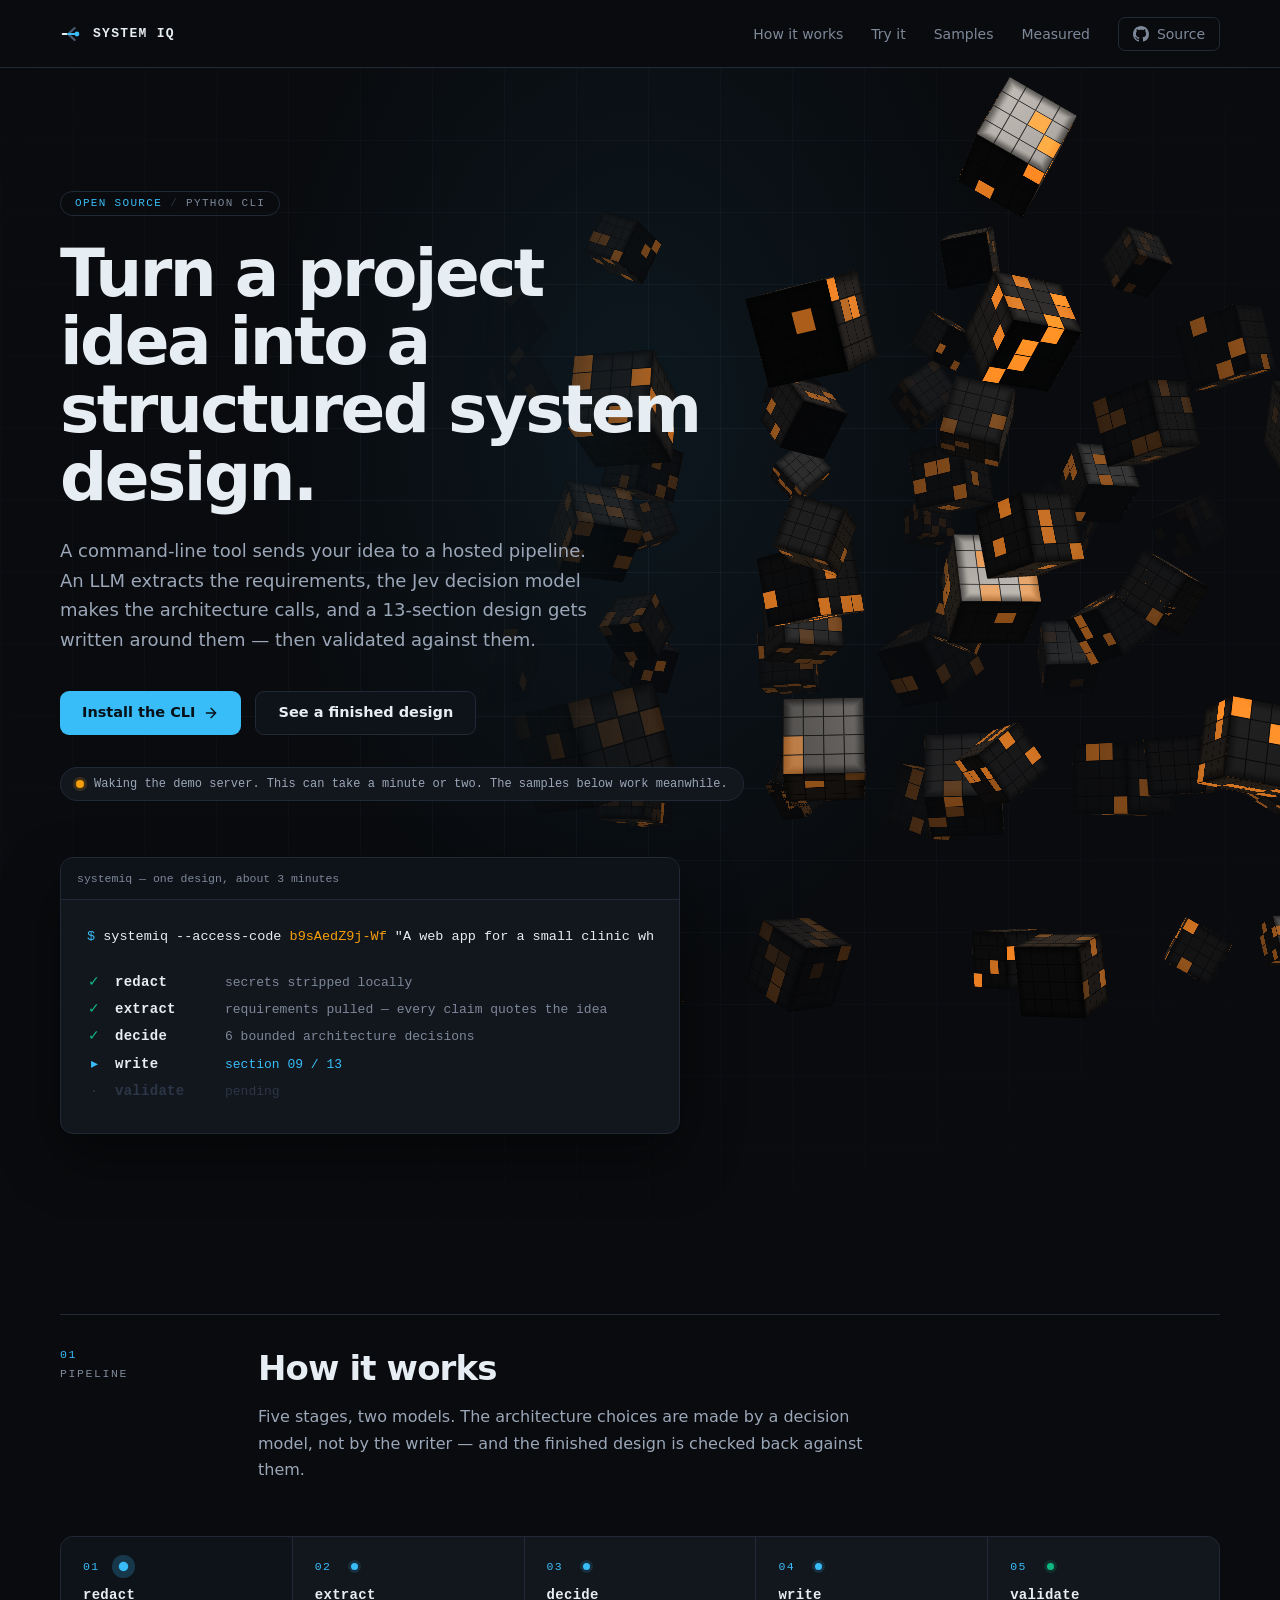
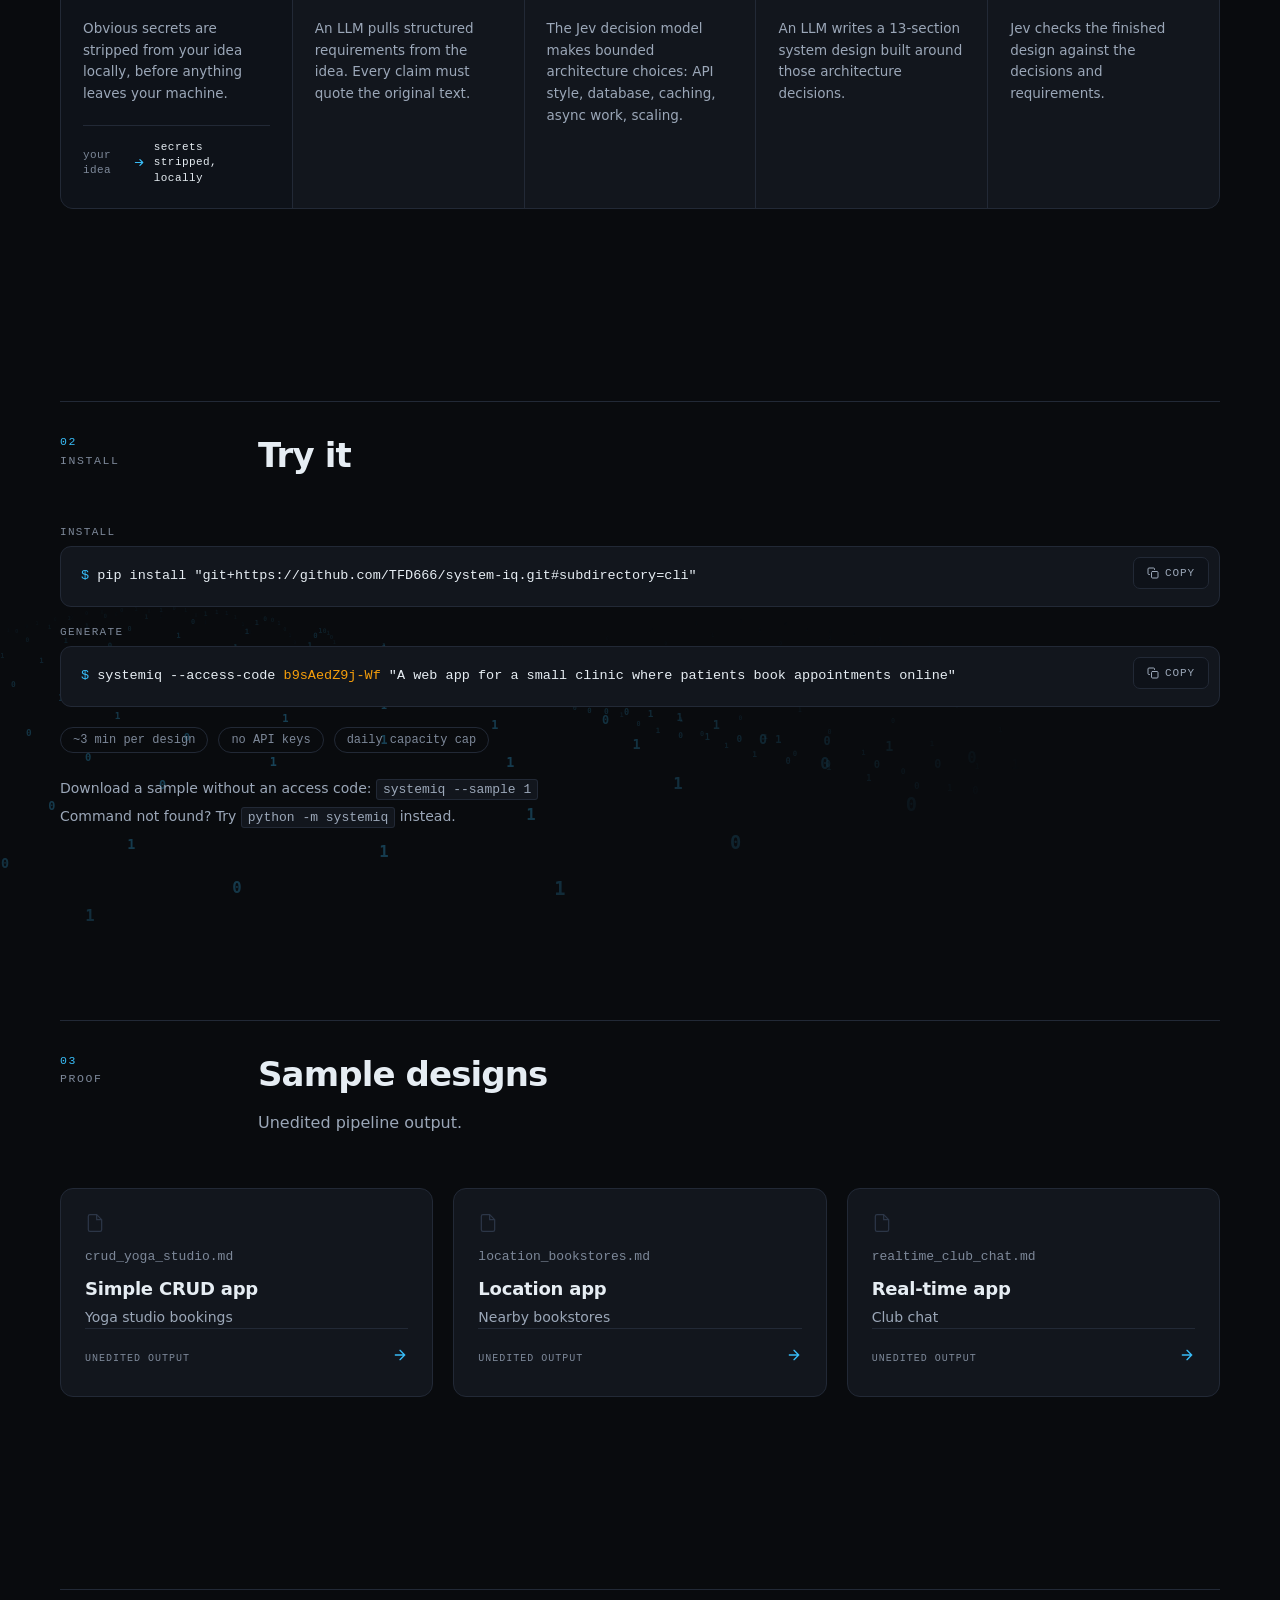
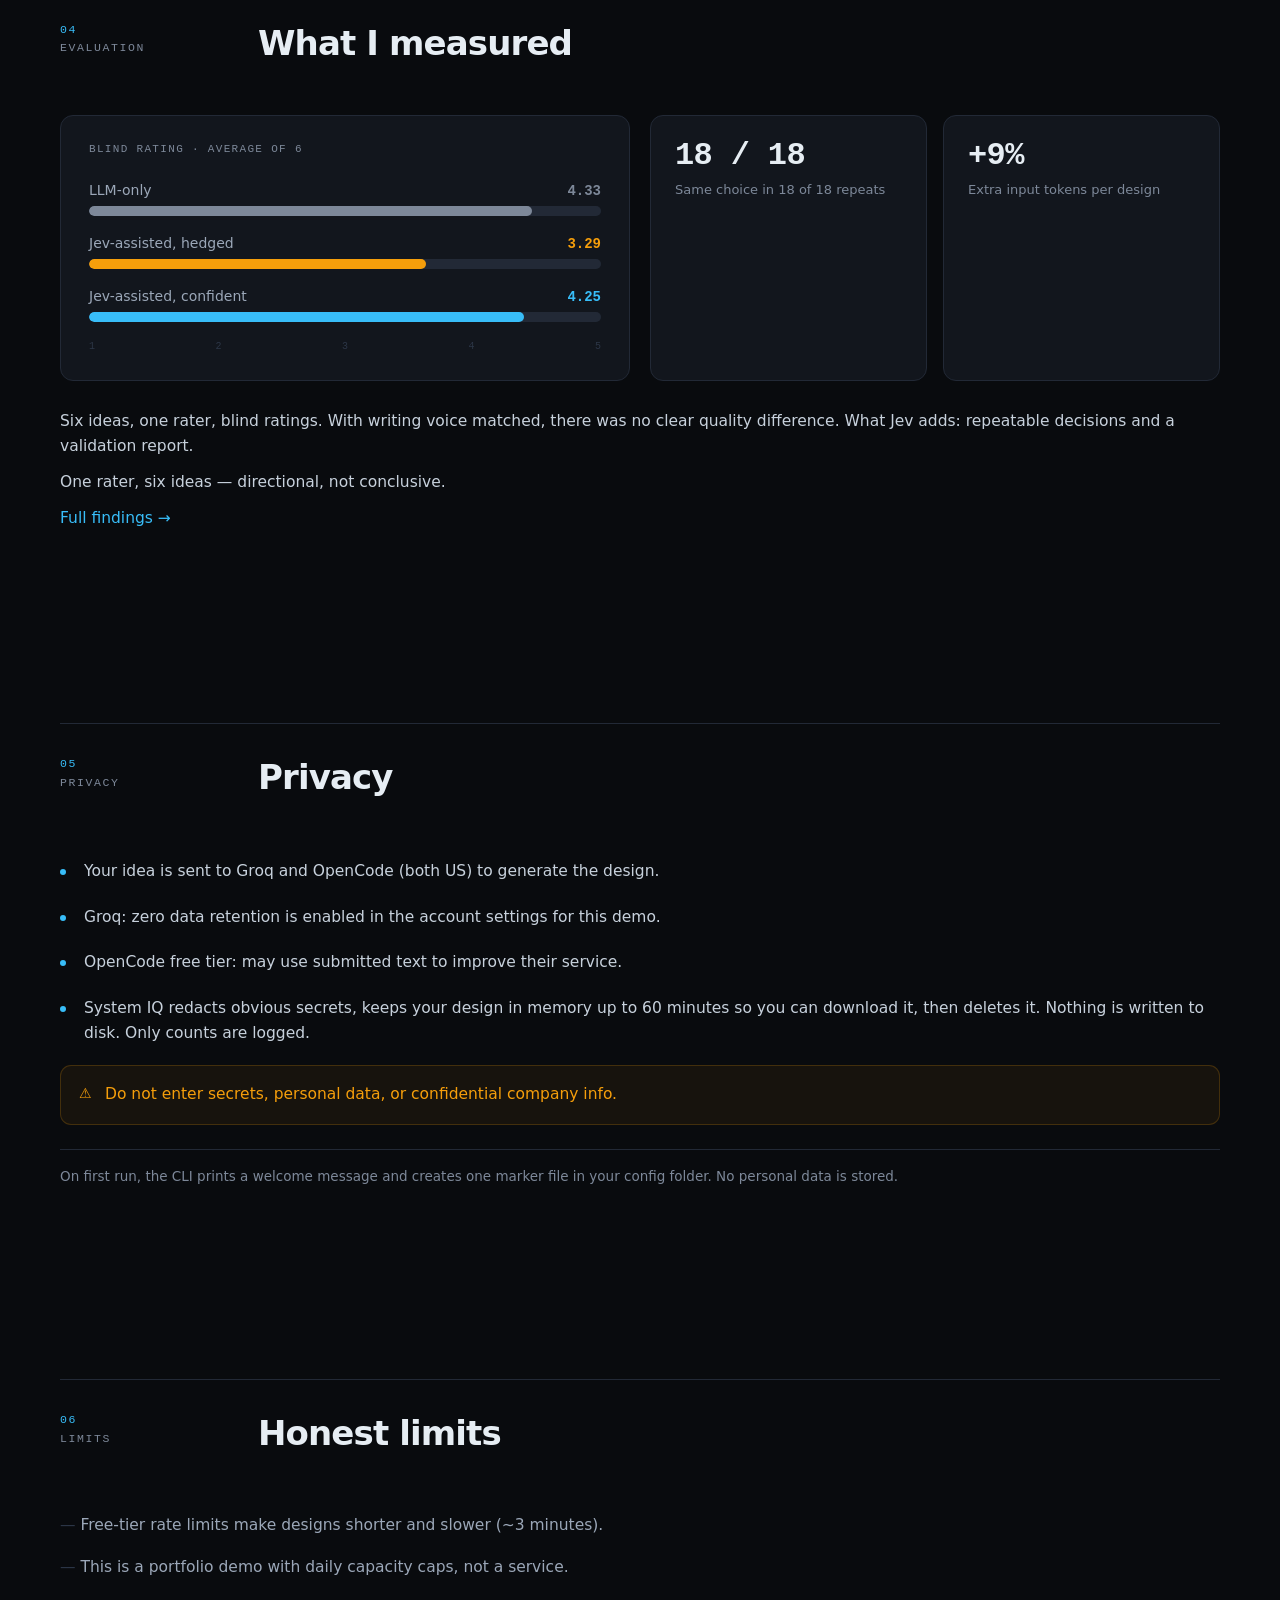
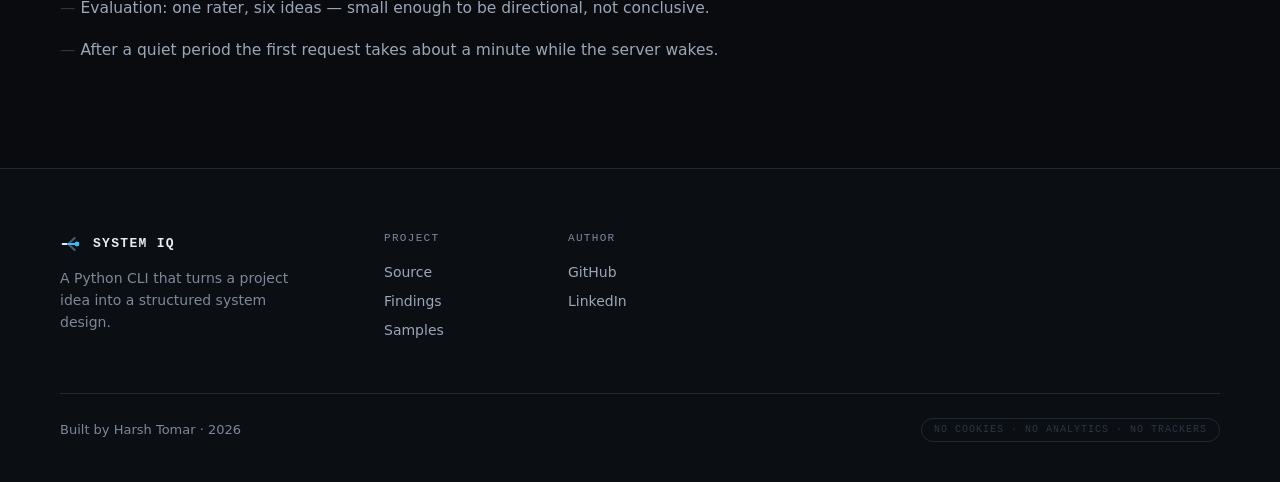
==== commit ec6d3e11: "site: resume access code" ====
--- a/site/index.html
+++ b/site/index.html
@@ -95,7 +95,7 @@
             <span class="term__title">systemiq — one design, about 3 minutes</span>
           </div>
           <div class="term__body">
-            <div class="term__cmd-clip"><div class="term__cmd"><span class="clr-accent">$ </span>systemiq --access-code <span class="clr-warn">ACCESS_CODE</span> "A web app for a small clinic where patients book appointments online"</div></div>
+            <div class="term__cmd-clip"><div class="term__cmd"><span class="clr-accent">$ </span>systemiq --access-code <span class="clr-warn">b9sAedZ9j-Wf</span> "A web app for a small clinic where patients book appointments online"</div></div>
             <div class="term__gap"></div>
             <div class="term__stages">
               <div class="term__line" data-row="1"><span class="term__icon clr-ok">✓</span><span class="term__name">redact</span><span class="term__note">secrets stripped locally</span></div>
@@ -229,7 +229,7 @@
           <div class="code-box">
             <div class="code-box__label">GENERATE</div>
             <div class="code-box__inner">
-              <code id="cmd-run"><span class="clr-accent">$ </span>systemiq --access-code <span class="clr-warn">ACCESS_CODE</span> "A web app for a small clinic where patients book appointments online"</code>
+              <code id="cmd-run"><span class="clr-accent">$ </span>systemiq --access-code <span class="clr-warn">b9sAedZ9j-Wf</span> "A web app for a small clinic where patients book appointments online"</code>
               <button class="copy-btn" type="button" data-target="cmd-run" aria-label="Copy run command">
                 <svg width="12" height="12" viewBox="0 0 24 24" fill="none" stroke="currentColor" stroke-width="2" stroke-linecap="round" aria-hidden="true"><rect x="9" y="9" width="13" height="13" rx="2"/><path d="M5 15H4a2 2 0 01-2-2V4a2 2 0 012-2h9a2 2 0 012 2v1"/></svg>
                 <span class="copy-btn__label">COPY</span>
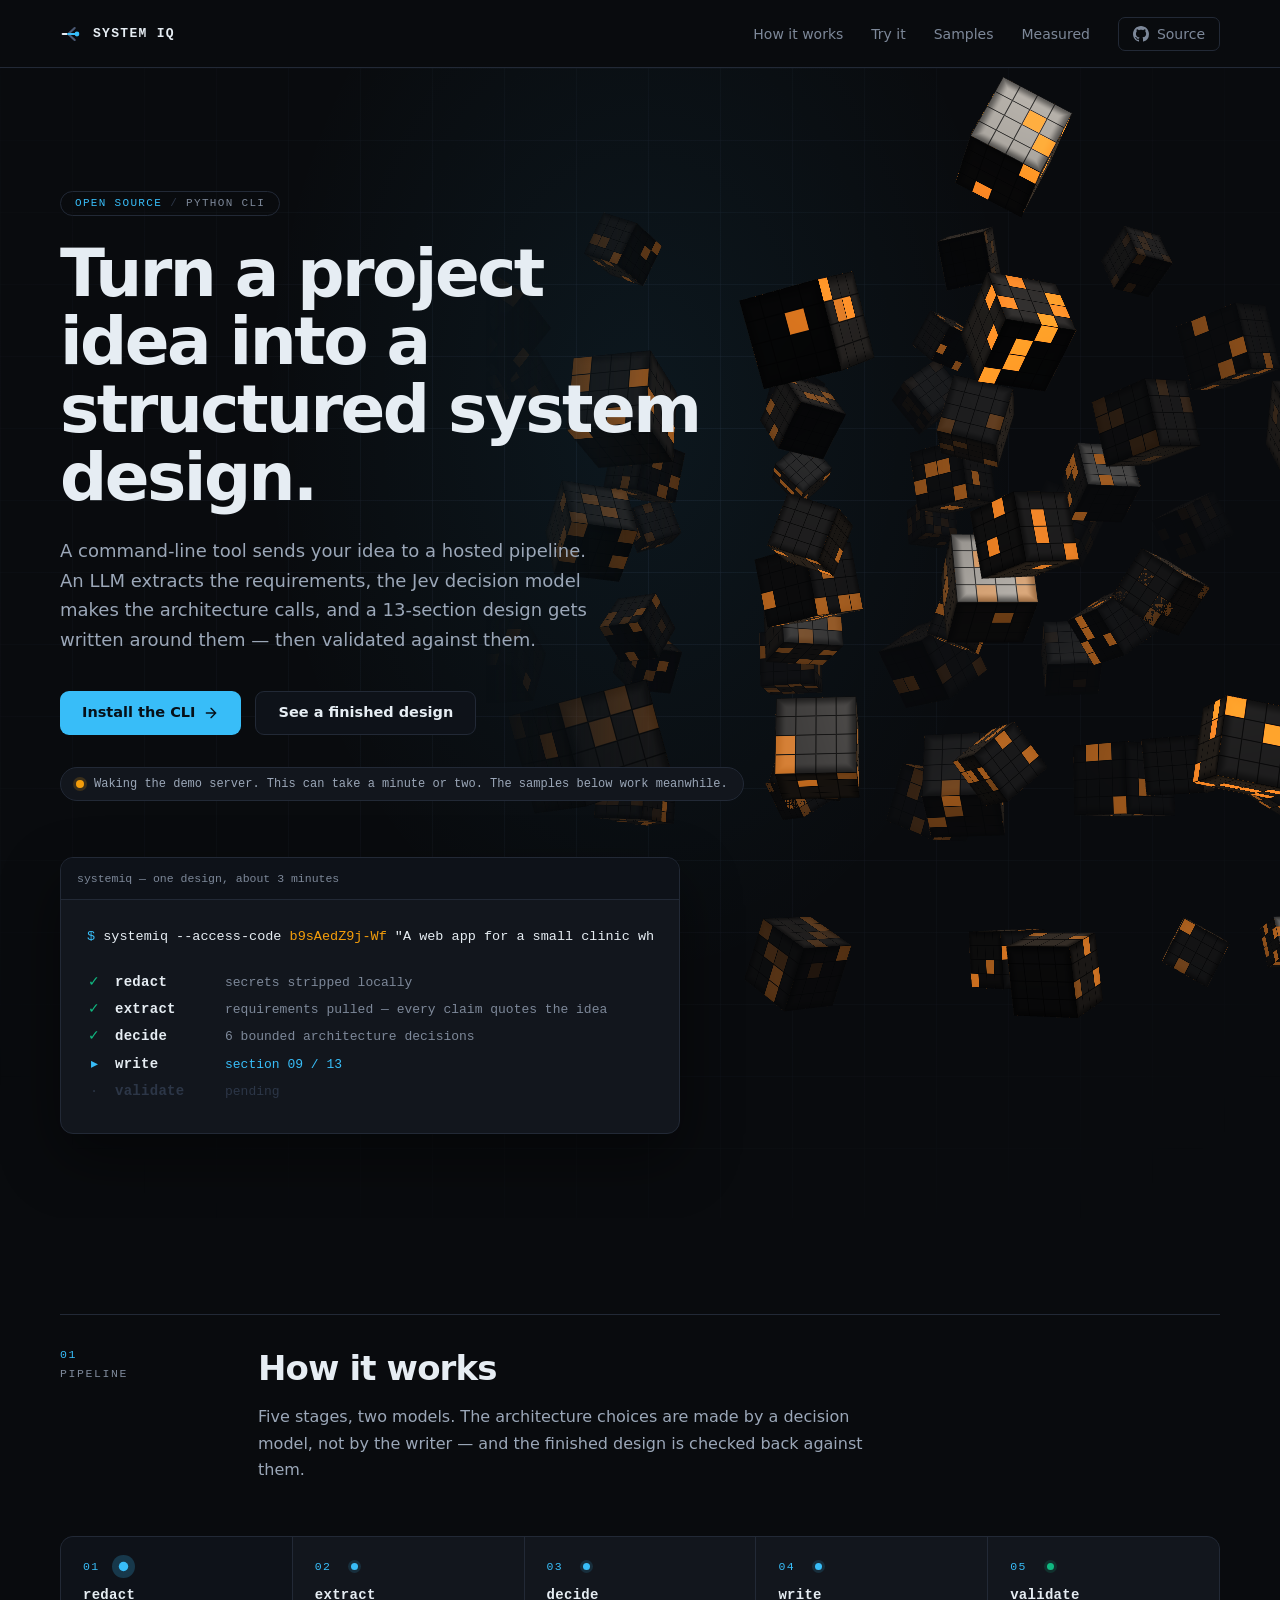
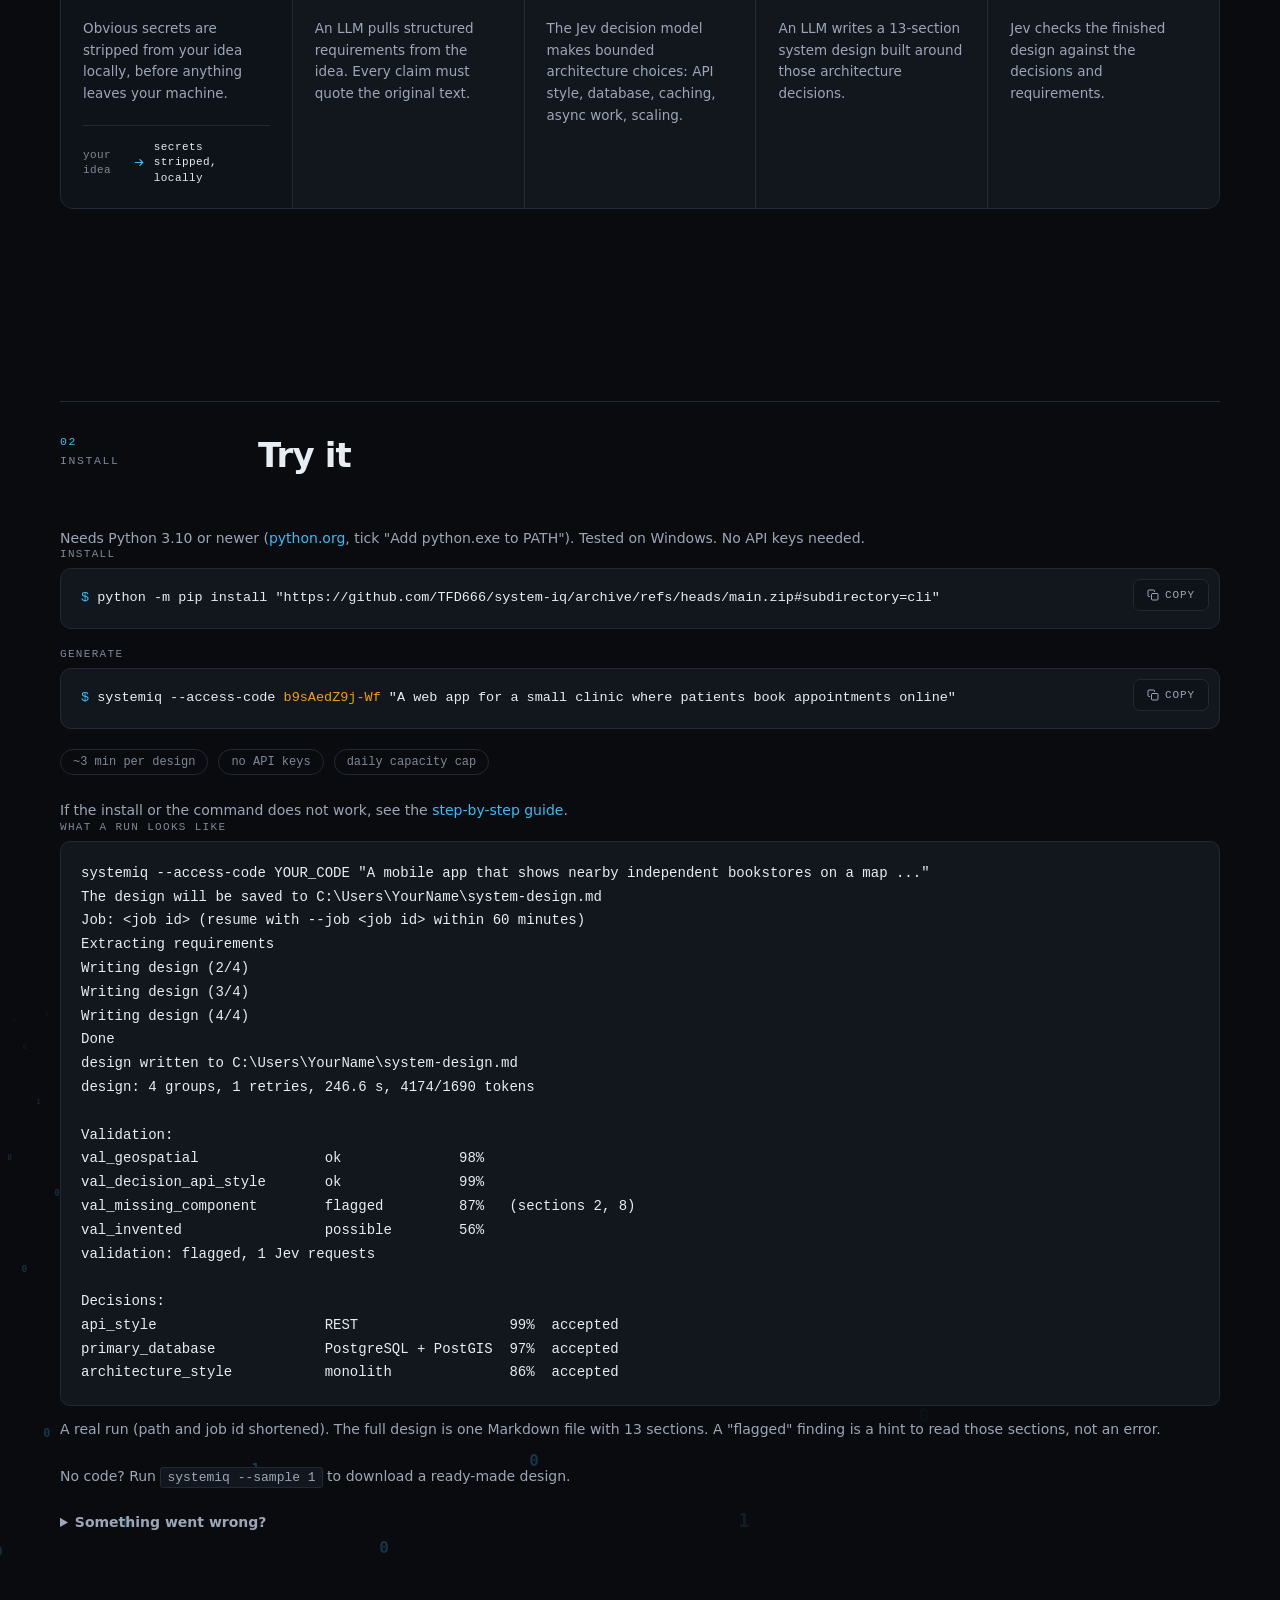
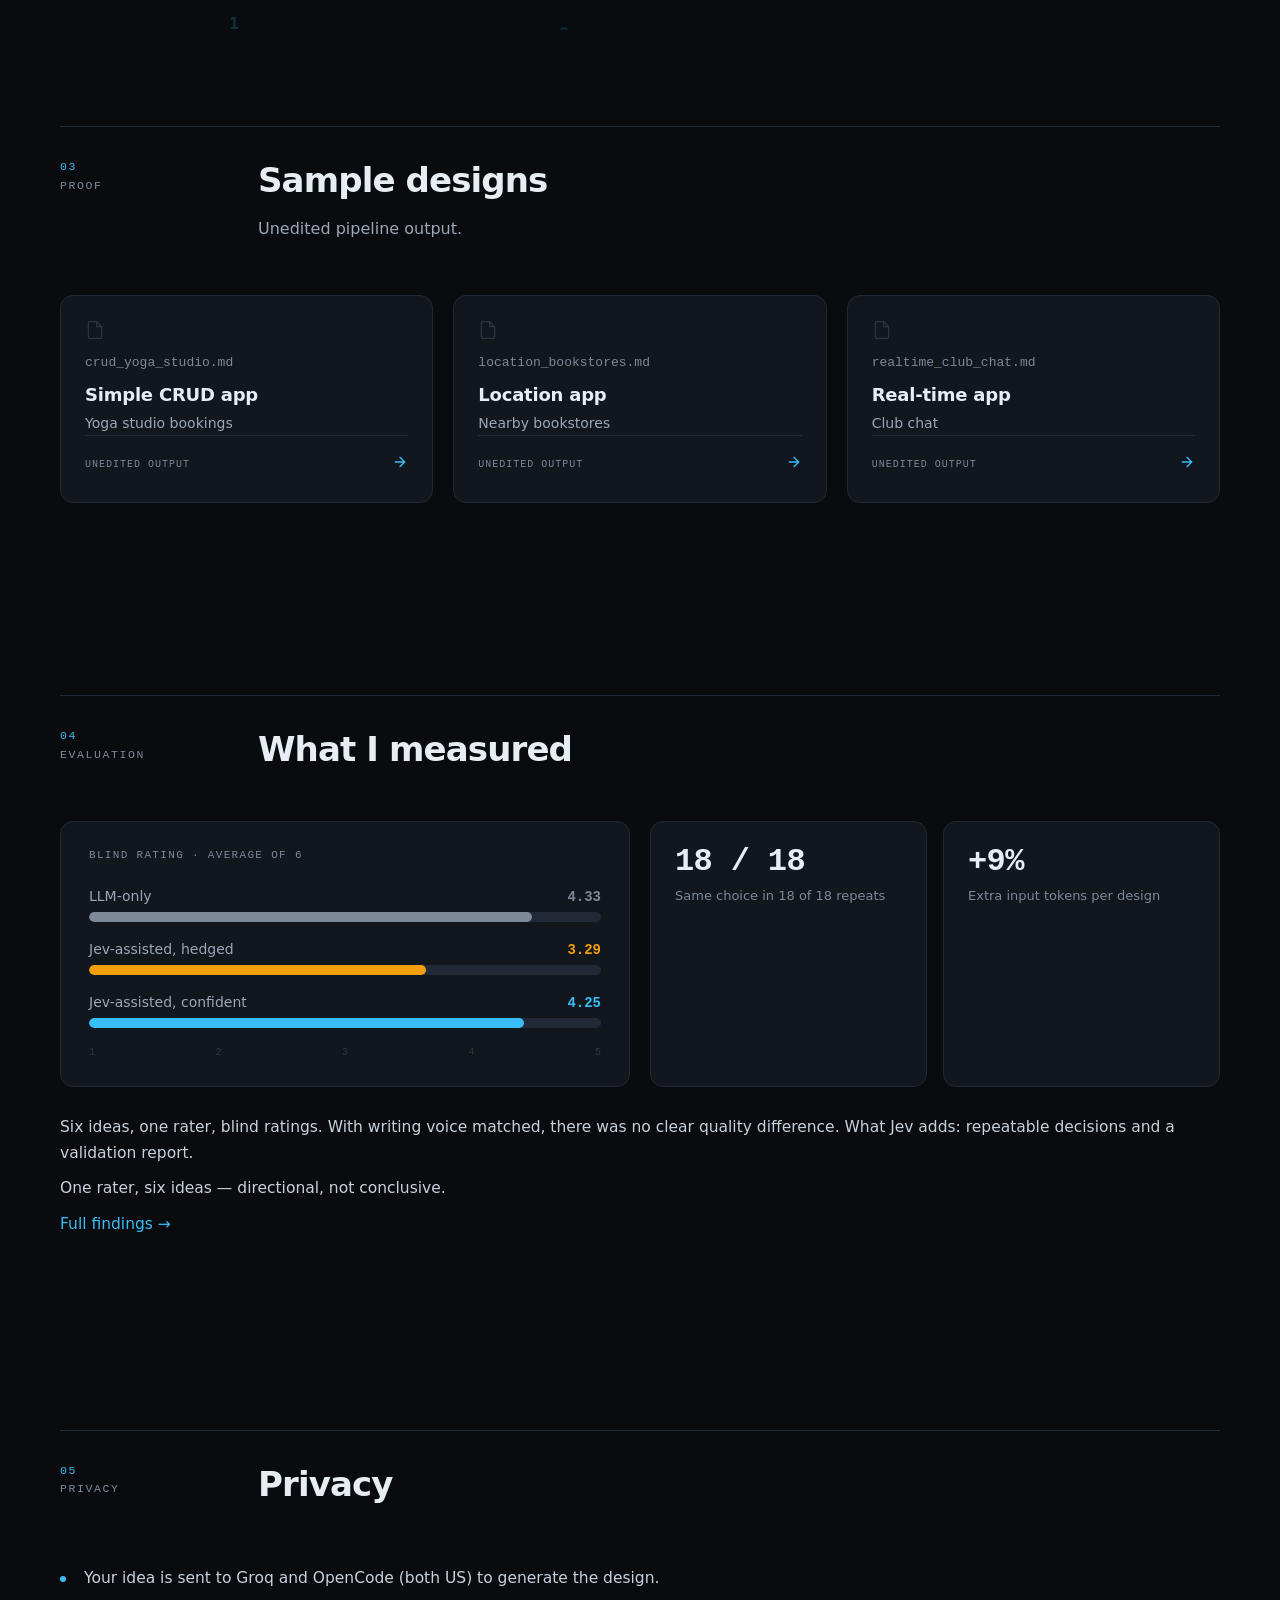
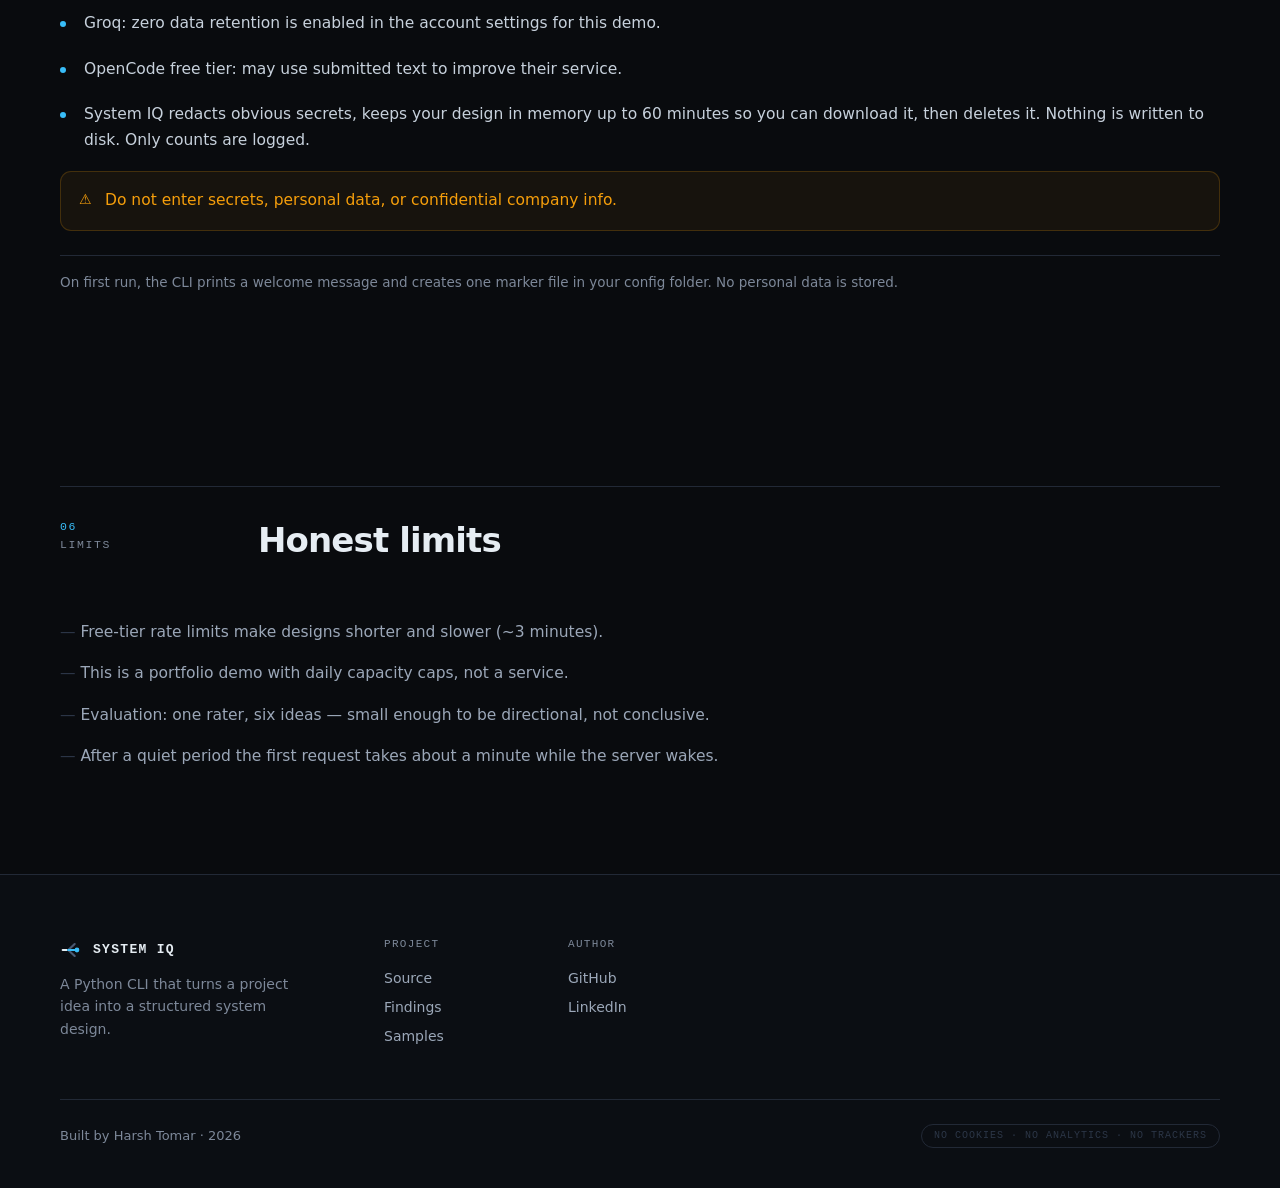
==== commit 6ce6e98f: "site: python -m pip install with the zip address, what a run looks like, troubleshooting" ====
--- a/site/index.html
+++ b/site/index.html
@@ -216,10 +216,13 @@
           </div>
         </div>
         <div class="section__body reveal">
+          <div class="try__notes">
+            <p>Needs Python 3.10 or newer (<a href="https://www.python.org/downloads/" rel="noopener noreferrer">python.org</a>, tick "Add python.exe to PATH"). Tested on Windows. No API keys needed.</p>
+          </div>
           <div class="code-box">
             <div class="code-box__label">INSTALL</div>
             <div class="code-box__inner">
-              <code id="cmd-install"><span class="clr-accent">$ </span>pip install "git+https://github.com/TFD666/system-iq.git#subdirectory=cli"</code>
+              <code id="cmd-install"><span class="clr-accent">$ </span>python -m pip install "https://github.com/TFD666/system-iq/archive/refs/heads/main.zip#subdirectory=cli"</code>
               <button class="copy-btn" type="button" data-target="cmd-install" aria-label="Copy install command">
                 <svg width="12" height="12" viewBox="0 0 24 24" fill="none" stroke="currentColor" stroke-width="2" stroke-linecap="round" aria-hidden="true"><rect x="9" y="9" width="13" height="13" rx="2"/><path d="M5 15H4a2 2 0 01-2-2V4a2 2 0 012-2h9a2 2 0 012 2v1"/></svg>
                 <span class="copy-btn__label">COPY</span>
@@ -242,9 +245,45 @@
             <span class="chip">daily capacity cap</span>
           </div>
           <div class="try__notes">
-            <p>Download a sample without an access code: <code>systemiq --sample 1</code></p>
-            <p>Command not found? Try <code>python -m systemiq</code> instead.</p>
-          </div>
+            <p>If the install or the command does not work, see the <a href="https://github.com/TFD666/system-iq#getting-started-step-by-step-windows" rel="noopener noreferrer">step-by-step guide</a>.</p>
+          </div>
+          <div class="code-box__label">WHAT A RUN LOOKS LIKE</div>
+          <pre class="run-output">systemiq --access-code YOUR_CODE "A mobile app that shows nearby independent bookstores on a map ..."
+The design will be saved to C:\Users\YourName\system-design.md
+Job: &lt;job id&gt; (resume with --job &lt;job id&gt; within 60 minutes)
+Extracting requirements
+Writing design (2/4)
+Writing design (3/4)
+Writing design (4/4)
+Done
+design written to C:\Users\YourName\system-design.md
+design: 4 groups, 1 retries, 246.6 s, 4174/1690 tokens
+
+Validation:
+val_geospatial               ok              98%
+val_decision_api_style       ok              99%
+val_missing_component        flagged         87%   (sections 2, 8)
+val_invented                 possible        56%
+validation: flagged, 1 Jev requests
+
+Decisions:
+api_style                    REST                  99%  accepted
+primary_database             PostgreSQL + PostGIS  97%  accepted
+architecture_style           monolith              86%  accepted</pre>
+          <p class="try__caption">A real run (path and job id shortened). The full design is one Markdown file with 13 sections. A "flagged" finding is a hint to read those sections, not an error.</p>
+          <div class="try__notes">
+            <p>No code? Run <code>systemiq --sample 1</code> to download a ready-made design.</p>
+          </div>
+          <details class="try__trouble">
+            <summary>Something went wrong?</summary>
+            <ul>
+              <li><strong>Python not found</strong> - install from <a href="https://www.python.org/downloads/" rel="noopener noreferrer">python.org</a></li>
+              <li><strong>pip launcher error</strong> - use <code>python -m pip</code> instead of bare <code>pip</code></li>
+              <li><strong>systemiq not recognized</strong> - open a new PowerShell window, or use <code>python -m systemiq</code></li>
+              <li><strong>"Server waking up"</strong> - wait a few minutes, the free server sleeps when idle</li>
+              <li><strong>Daily limit reached</strong> - try tomorrow, or run <code>systemiq --sample 1</code> for a pre-built sample</li>
+            </ul>
+          </details>
         </div>
       </div>
     </section>
--- a/site/style.css
+++ b/site/style.css
@@ -456,6 +456,52 @@
   font: 400 13px/1 var(--mono); border: 1px solid var(--border);
 }
 
+/* ── run output ────────────────────────────────────────────────────── */
+
+.run-output {
+  background: var(--surface);
+  color: var(--text);
+  font: 400 14px/1.7 var(--mono);
+  padding: 20px;
+  border-radius: 10px;
+  border: 1px solid var(--border);
+  overflow-x: auto;
+  white-space: pre;
+}
+
+/* ── try caption ──────────────────────────────────────────────────── */
+
+.try__caption {
+  font-size: 14px;
+  color: var(--body);
+  line-height: 1.6;
+  margin-top: 12px;
+}
+
+/* ── troubleshooting details ──────────────────────────────────────── */
+
+.try__trouble {
+  margin-top: 24px;
+  font-size: 14px;
+  color: var(--body);
+}
+.try__trouble summary {
+  cursor: pointer;
+  font-weight: 600;
+}
+.try__trouble ul {
+  margin-top: 10px;
+  padding-left: 20px;
+  line-height: 1.8;
+}
+.try__trouble code {
+  background: var(--surface);
+  padding: 2px 6px;
+  border-radius: 3px;
+  font: 400 13px/1 var(--mono);
+  border: 1px solid var(--border);
+}
+
 /* ── wave canvas ───────────────────────────────────────────────────── */
 
 .section--try { position: relative; overflow: hidden; }
